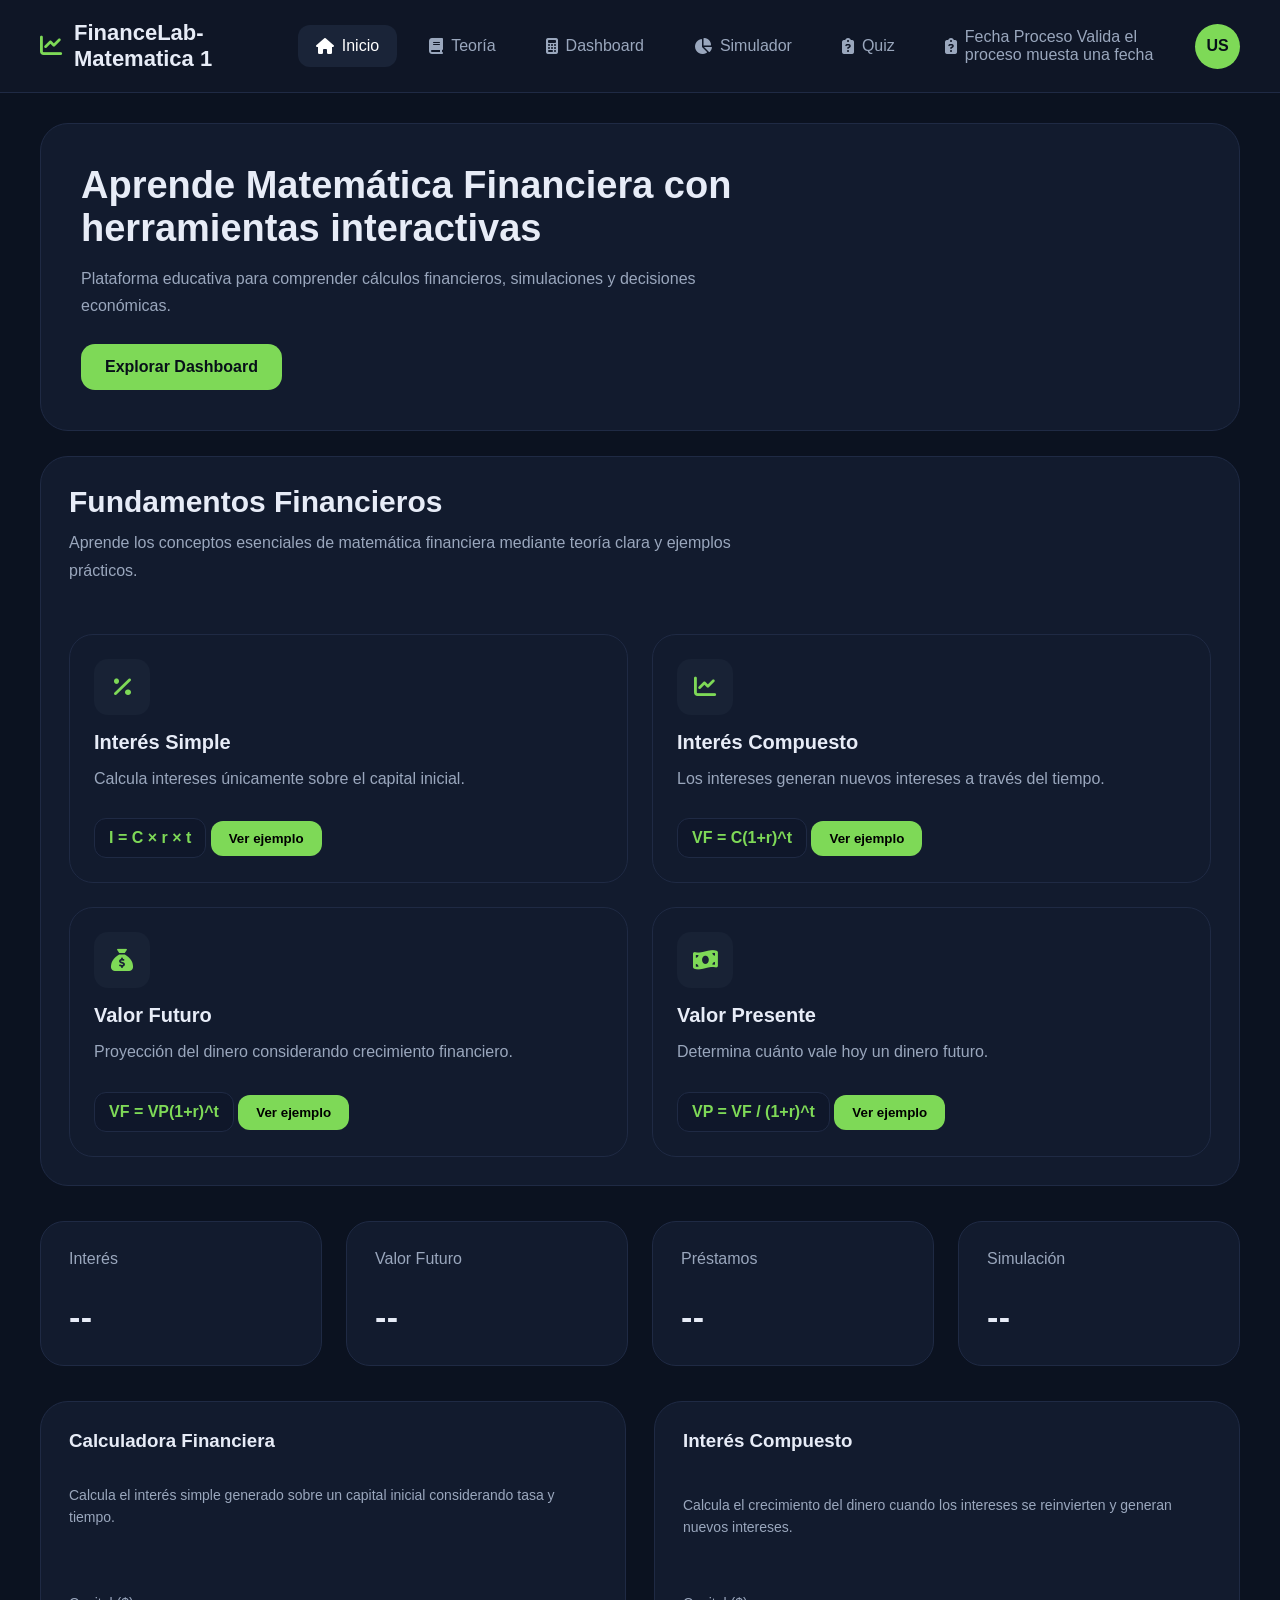
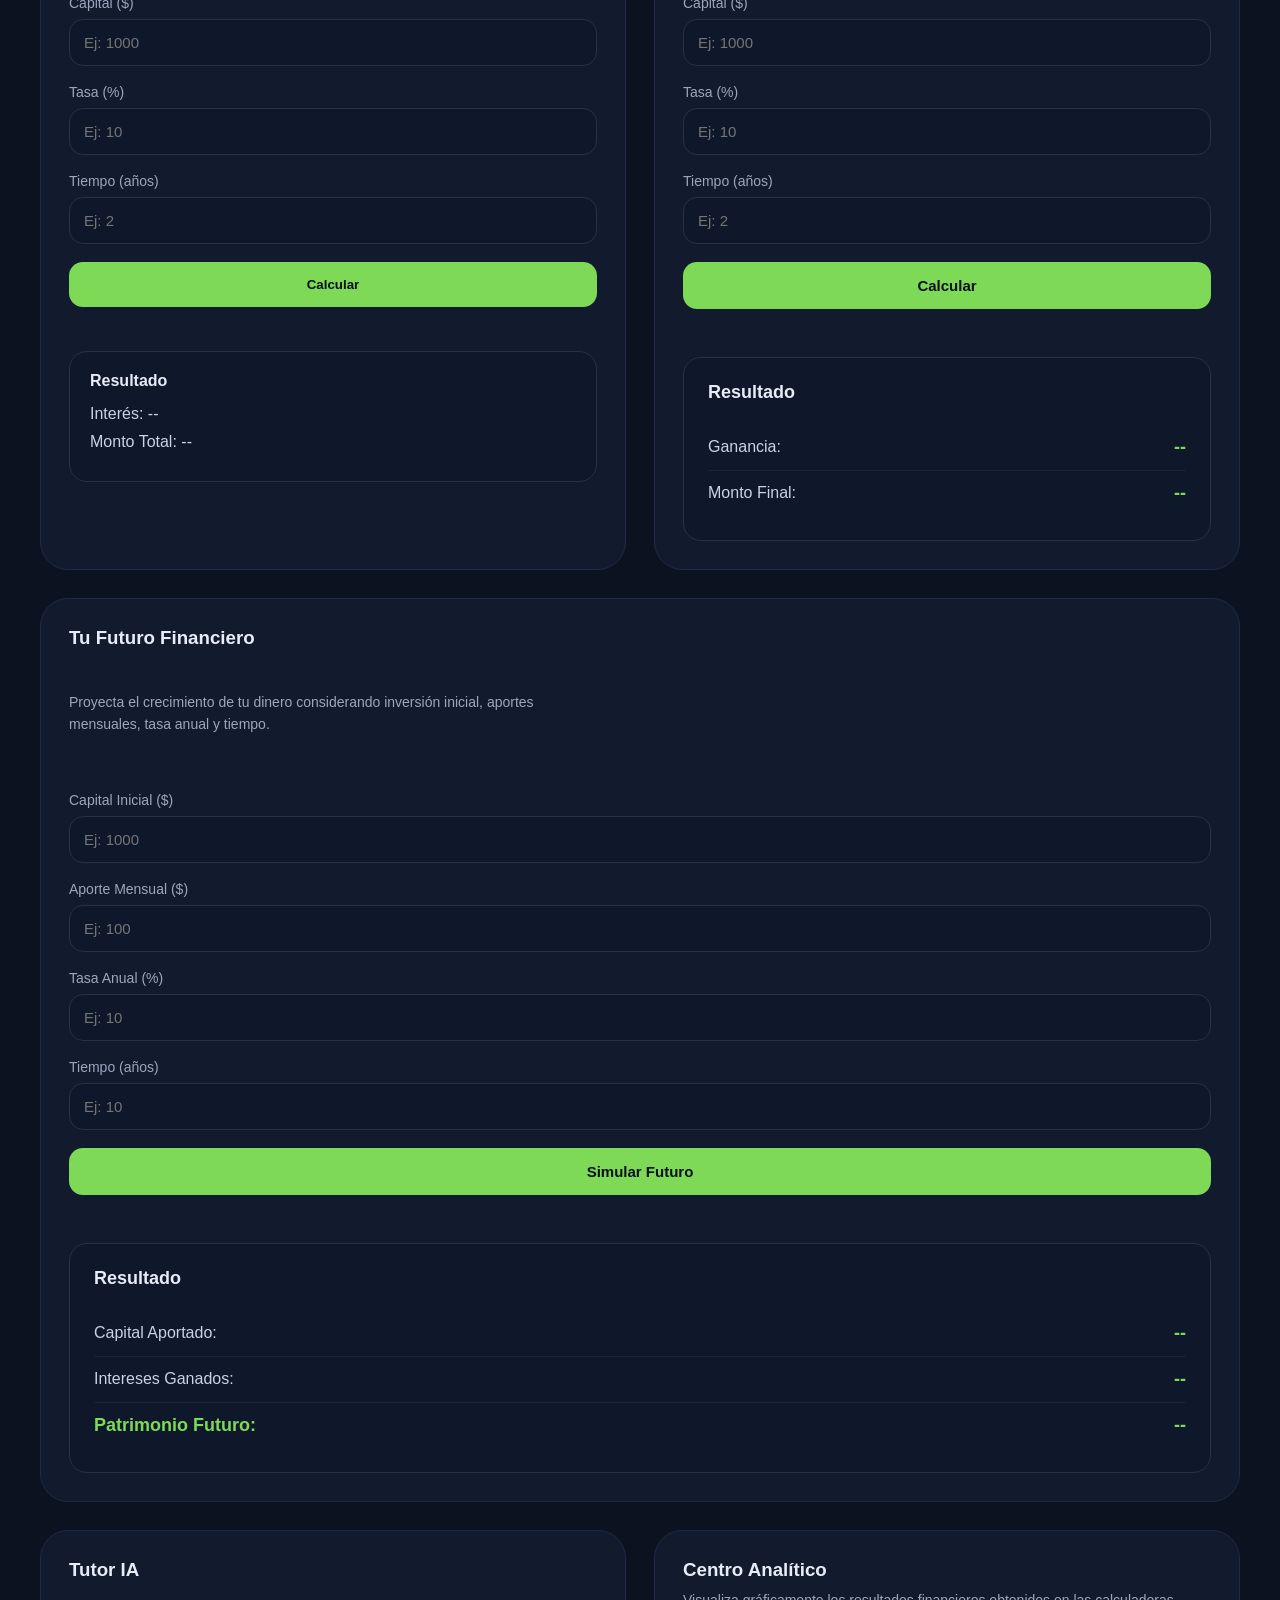
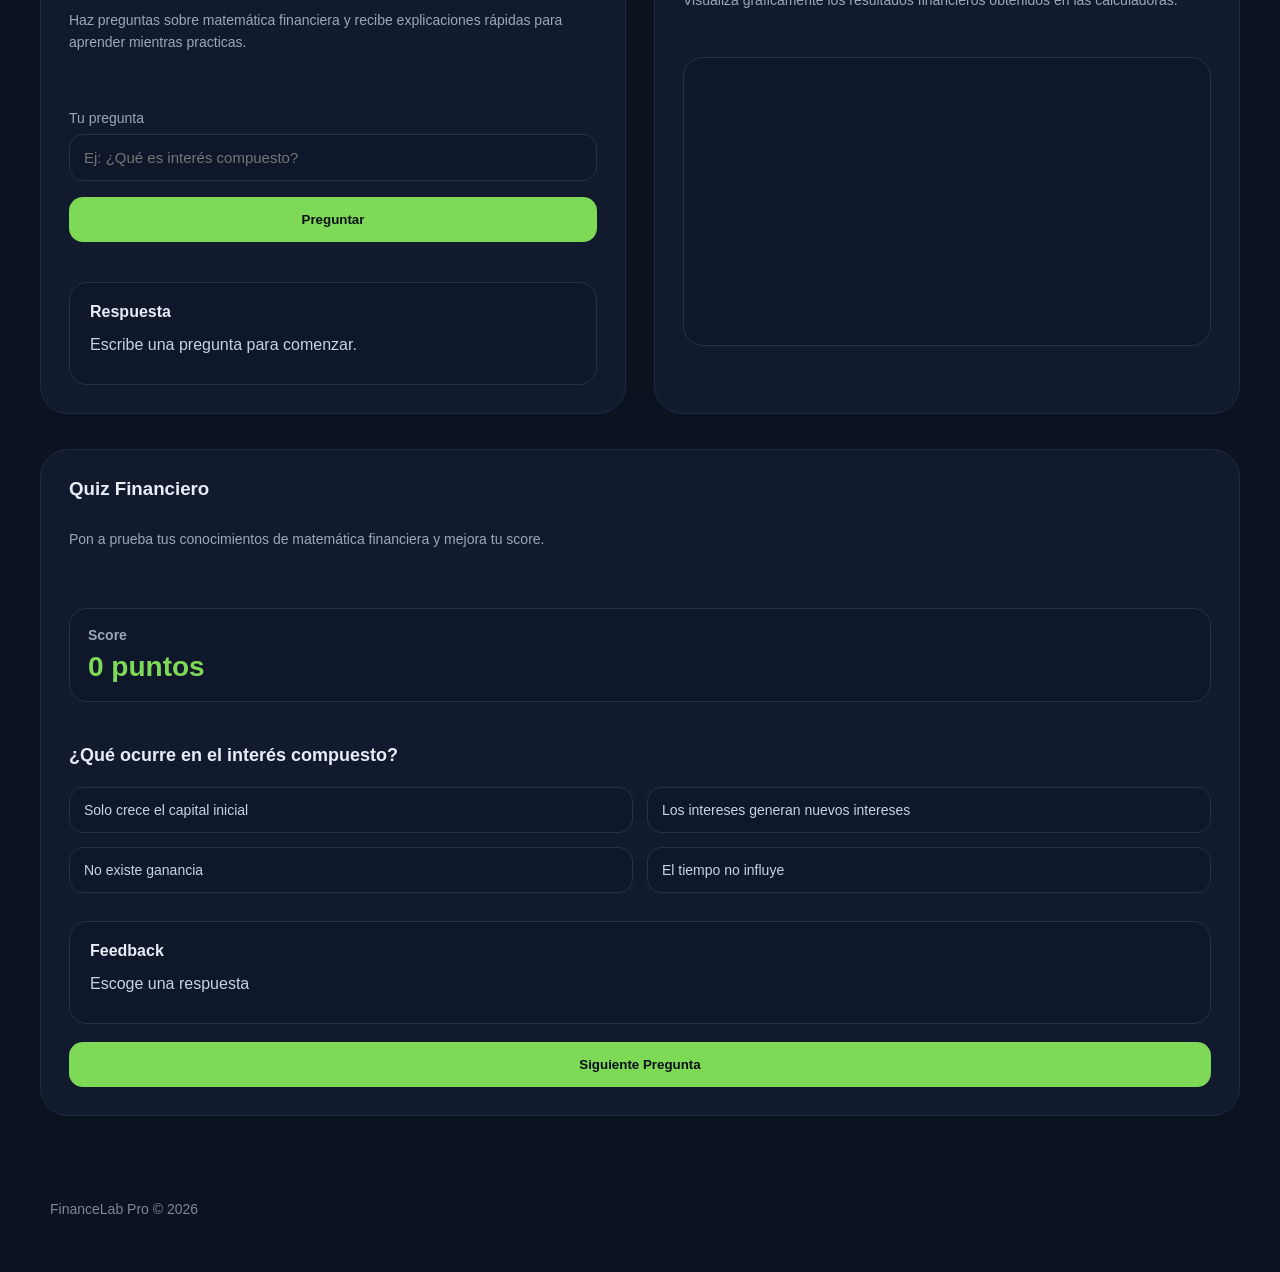
==== index.html @ 07b76567 "Merge branch 'dev' of https://github.com/EvelynBorja20/ProyectoMatematica into dev" ====
<!doctype html>
<html lang="es">
  <head>
    <meta charset="UTF-8" />
    <meta name="viewport" content="width=device-width, initial-scale=1.0" />

    <title>FinanceLab Pro</title>

    <link rel="stylesheet" href="css/animations.css" />
    <link rel="stylesheet" href="css/style.css" />
    <link rel="stylesheet" href="css/responsive.css" />

    <!-- PERMITE USAR ICONOS-->
    <link
      rel="stylesheet"
      href="https://cdnjs.cloudflare.com/ajax/libs/font-awesome/6.5.2/css/all.min.css"
    />
  </head>

  <body>
    <div class="dashboard">
      <!-- SIDEBAR -->

      <!-- NAVBAR SUPERIOR -->

      <header class="navbar">
        <div class="nav-logo">
          <i class="fa-solid fa-chart-line"></i>
          <span>FinanceLab-Matematica 1</span>
        </div>
        <!-- BOTON HAMBURGUESA -->
        <button class="menu-btn">
          <i class="fa-solid fa-bars"></i>
        </button>
        <nav class="nav-menu">
          <a class="nav-link active" href="#hero">
            <i class="fa-solid fa-house"></i>
            Inicio
          </a>

          <a class="nav-link" href="#theory">
            <i class="fa-solid fa-book"></i>
            Teoría
          </a>

          <a class="nav-link" href="#dashboard">
            <i class="fa-solid fa-calculator"></i>
            Dashboard
          </a>

          <a class="nav-link" href="#simulator">
            <i class="fa-solid fa-chart-pie"></i>
            Simulador
          </a>

          <a class="nav-link" href="#quiz">
            <i class="fa-solid fa-clipboard-question"></i>
            Quiz
          </a>
               <a class="nav-link" href="#quiz">
            <i class="fa-solid fa-clipboard-question"></i>
            Fecha Proceso Valida el proceso muesta una fecha
          </a>
        </nav>

        <div class="nav-right">
          <button id="theme-toggle">
            <i class="fa-solid fa-moon"></i>
          </button>

          <div class="avatar">US</div>
        </div>
      </header>
      <!-- MAIN -->

      <main class="main">
        <!-- HERO -->

        <section id="hero" class="hero">
          <div>
            <h2>Aprende Matemática Financiera con herramientas interactivas</h2>

            <p>
              Plataforma educativa para comprender cálculos financieros,
              simulaciones y decisiones económicas.
            </p>

            <a href="#dashboard" class="hero-btn"> Explorar Dashboard </a>
          </div>
        </section>

        <!-- THEORY -->
        <section id="theory" class="panel theory-panel">
          <div class="theory-header">
            <h3>Fundamentos Financieros</h3>

            <p>
              Aprende los conceptos esenciales de matemática financiera mediante
              teoría clara y ejemplos prácticos.
            </p>
          </div>

          <div class="theory-grid">
            <!-- SIMPLE -->

            <div class="theory-card">
              <div class="theory-icon">
                <i class="fa-solid fa-percent"></i>
              </div>

              <h4>Interés Simple</h4>

              <p>Calcula intereses únicamente sobre el capital inicial.</p>

              <div class="formula">I = C × r × t</div>

              <button id="demo-simple" class="theory-btn">Ver ejemplo</button>

              <div id="demo-simple-box" class="demo-box">
                Capital $1000 al 10% durante 2 años.<br />
                Interés = $200
              </div>
            </div>

            <!-- COMPUESTO -->

            <div class="theory-card">
              <div class="theory-icon">
                <i class="fa-solid fa-chart-line"></i>
              </div>

              <h4>Interés Compuesto</h4>

              <p>Los intereses generan nuevos intereses a través del tiempo.</p>

              <div class="formula">VF = C(1+r)^t</div>

              <button id="demo-compound" class="theory-btn">Ver ejemplo</button>

              <div id="demo-compound-box" class="demo-box">
                $1000 al 10% por 2 años = $1210
              </div>
            </div>

            <!-- VALOR FUTURO -->

            <div class="theory-card">
              <div class="theory-icon">
                <i class="fa-solid fa-sack-dollar"></i>
              </div>

              <h4>Valor Futuro</h4>

              <p>Proyección del dinero considerando crecimiento financiero.</p>

              <div class="formula">VF = VP(1+r)^t</div>

              <button id="demo-future" class="theory-btn">Ver ejemplo</button>

              <div id="demo-future-box" class="demo-box">
                $1000 al 10% = $1100 en un año
              </div>
            </div>

            <!-- VALOR PRESENTE -->

            <div class="theory-card">
              <div class="theory-icon">
                <i class="fa-solid fa-money-bill-wave"></i>
              </div>

              <h4>Valor Presente</h4>

              <p>Determina cuánto vale hoy un dinero futuro.</p>

              <div class="formula">VP = VF / (1+r)^t</div>

              <button id="demo-present" class="theory-btn">Ver ejemplo</button>

              <div id="demo-present-box" class="demo-box">
                $1210 futuro al 10% = $1000 hoy
              </div>
            </div>
          </div>
        </section>
        <!-- THEORY -->

        <!-- DASHBOARD -->

        <section id="dashboard" class="metrics">
          <div class="metric-card">
            <h4>Interés</h4>
            <p>--</p>
          </div>

          <div class="metric-card">
            <h4>Valor Futuro</h4>
            <p>--</p>
          </div>

          <div class="metric-card">
            <h4>Préstamos</h4>
            <p>--</p>
          </div>

          <div class="metric-card">
            <h4>Simulación</h4>
            <p>--</p>
          </div>
        </section>

        <!-- SIMULATOR -->

        <section id="simulator" class="panels">
          <!-- INTERÉS SIMPLE -->

          <div class="panel calculator-panel">
            <h3>Calculadora Financiera</h3>

            <p class="panel-description">
              Calcula el interés simple generado sobre un capital inicial
              considerando tasa y tiempo.
            </p>

            <div class="calc-form">
              <div class="input-group">
                <label>Capital ($)</label>
                <input type="number" id="capital" placeholder="Ej: 1000" />
              </div>

              <div class="input-group">
                <label>Tasa (%)</label>
                <input type="number" id="rate" placeholder="Ej: 10" />
              </div>

              <div class="input-group">
                <label>Tiempo (años)</label>
                <input type="number" id="time" placeholder="Ej: 2" />
              </div>

              <button id="calc-simple">Calcular</button>
            </div>

            <div class="result-box">
              <h4>Resultado</h4>

              <p>
                Interés:
                <span id="interest-result">--</span>
              </p>

              <p>
                Monto Total:
                <span id="total-result">--</span>
              </p>
            </div>
          </div>

          <!-- INTERÉS COMPUESTO -->
<div class="panel compound-panel">
  <h3>Interés Compuesto</h3>

  <p class="panel-description">
    Calcula el crecimiento del dinero cuando los intereses se
    reinvierten y generan nuevos intereses.
  </p>

  <div class="calc-form">
    <div class="input-group">
      <label>Capital ($)</label>
      <input type="number" id="compound-capital" placeholder="Ej: 1000" />
    </div>

    <div class="input-group">
      <label>Tasa (%)</label>
      <input type="number" id="compound-rate" placeholder="Ej: 10" />
    </div>

    <div class="input-group">
      <label>Tiempo (años)</label>
      <input type="number" id="compound-time" placeholder="Ej: 2" />
    </div>

    <button id="calc-compound" >Calcular</button>
  </div>

  <div class="result-box">
    <h4>Resultado</h4>

    <p>
      Ganancia:
      <span id="compound-interest-result">--</span>
    </p>

    <p>
      Monto Final:
      <span id="compound-total-result">--</span>
    </p>
  </div>
</div>
          <!-- FUTURE SIMULATOR -->

          <div class="panel future-panel">
            <h3>Tu Futuro Financiero</h3>

            <p class="panel-description">
              Proyecta el crecimiento de tu dinero considerando inversión
              inicial, aportes mensuales, tasa anual y tiempo.
            </p>

            <div class="calc-form">
              <div class="input-group">
                <label>Capital Inicial ($)</label>
                <input
                  type="number"
                  id="future-capital"
                  placeholder="Ej: 1000"
                />
              </div>

              <div class="input-group">
                <label>Aporte Mensual ($)</label>
                <input
                  type="number"
                  id="future-monthly"
                  placeholder="Ej: 100"
                />
              </div>

              <div class="input-group">
                <label>Tasa Anual (%)</label>
                <input type="number" id="future-rate" placeholder="Ej: 10" />
              </div>

              <div class="input-group">
                <label>Tiempo (años)</label>
                <input type="number" id="future-years" placeholder="Ej: 10" />
              </div>

              <button id="calc-future">Simular Futuro</button>
            </div>

            <div class="result-box">
              <h4>Resultado</h4>

              <p>
                Capital Aportado:
                <span id="future-invested">--</span>
              </p>

              <p>
                Intereses Ganados:
                <span id="future-profit">--</span>
              </p>

              <p>
                <span id="future-title"> Patrimonio Futuro: </span>

                <span id="future-total">--</span>
              </p>
            </div>
          </div>
          <!-- TUTOR PREGUNTAS -->

          <!-- TUTOR PREGUNTAS -->

          <div class="panel tutor-panel">
            <h3>Tutor IA</h3>

            <p class="panel-description">
              Haz preguntas sobre matemática financiera y recibe explicaciones
              rápidas para aprender mientras practicas.
            </p>

            <div class="tutor-form">
              <div class="input-group">
                <label>Tu pregunta</label>

                <input
                  type="text"
                  id="tutor-question"
                  placeholder="Ej: ¿Qué es interés compuesto?"
                />
              </div>

              <button id="ask-tutor">Preguntar</button>
            </div>

            <div class="result-box tutor-response">
              <h4>Respuesta</h4>

              <p id="tutor-answer">Escribe una pregunta para comenzar.</p>
            </div>
          </div>

          <!-- GRÁFICO GLOBAL -->

          <div class="panel global-chart-panel">
            <h3>Centro Analítico</h3>

            <p class="panel-description">
              Visualiza gráficamente los resultados financieros obtenidos en las
              calculadoras.
            </p>

            <div class="chart-box">
              <canvas id="financeChart"></canvas>
            </div>
          </div>
        </section>

        <!-- QUIZ -->

        <!-- QUIZ -->

        <section id="quiz" class="panel quiz-panel">
          <h3>Quiz Financiero</h3>

          <p class="panel-description">
            Pon a prueba tus conocimientos de matemática financiera y mejora tu
            score.
          </p>

          <!-- SCORE -->

          <div class="quiz-score-box">
            <h4>Score</h4>
            <p>
              <span id="quiz-puntaje">0</span>
              puntos
            </p>
          </div>

          <!-- PREGUNTA -->

          <div class="quiz-container">
            <h4 id="quiz-question">Cargando pregunta...</h4>

            <div class="quiz-options">
              <button class="quiz-option"></button>
              <button class="quiz-option"></button>
              <button class="quiz-option"></button>
              <button class="quiz-option"></button>
            </div>

            <div class="result-box quiz-feedback">
              <h4>Feedback</h4>

              <p id="quiz-feedback">Selecciona una respuesta.</p>
            </div>

            <button id="next-question">Siguiente Pregunta</button>
          </div>
        </section>

        <!-- FOOTER -->

        <footer class="footer">
          <p>FinanceLab Pro © 2026</p>
        </footer>
      </main>
    </div>

    <!-- SCRIPTS -->

    <script src="js/navegacion.js"></script>
    <script src="js/theme.js"></script>
    <script src="js/animations.js"></script>

    <script src="js/utils.js"></script>
    <script src="js/interesesSimples.js"></script>
    <script src="js/interesesCompuestos.js"></script>
    <script src="js/chart.js"></script>
    <script src="js/futuro-simulador.js"></script>
    <script src="js/tutor.js"></script>

    <script src="js/pregunatasJuego.js"></script>
    <script src="js/teoria.js"></script>
    <script src="js/juego.js"></script>
  </body>
</html>
---- css/animations.css ----
html{
scroll-behavior:smooth;
}

.hero,
.metric-card,
.panel{
opacity:0;
transform:translateY(25px);
animation:fadeUp .8s forwards;
}

.metric-card:nth-child(2){
animation-delay:.1s;
}

.metric-card:nth-child(3){
animation-delay:.2s;
}

.metric-card:nth-child(4){
animation-delay:.3s;
}

@keyframes fadeUp{

to{
opacity:1;
transform:translateY(0);
}

}

/* HOVER */

.metric-card,
.panel,
.hero{
transition:.35s ease;
}

.metric-card:hover,
.panel:hover{
transform:translateY(-6px);
box-shadow:
0 12px 30px rgba(0,0,0,.25);
border-color:#2A395B;
}

.hero button,
.profile button,
.menu-btn{
transition:.3s;
}

.hero button:hover{
transform:translateY(-2px);
}

.sidebar a{
transition:.3s;
}
---- css/style.css ----
* {
  margin: 0;
  padding: 0;
  box-sizing: border-box;
}

body {
  font-family: Arial, sans-serif;
  background: #0b1220;
  color: #e7ecf7;
}

.dashboard {
  display: flex;
  flex-direction: column;
  width: 100%;
}

/* SIDEBAR */

.logo {
  display: flex;
  align-items: center;
  gap: 12px;
  font-size: 22px;
  font-weight: 600;
  margin-bottom: 45px;
}

.logo i {
  color: #7ed957;
}

/* MAIN */

.main {
  width: 100%;
  padding: 30px;
}
/* TOPBAR */

.topbar {
  display: flex;
  justify-content: space-between;
  align-items: center;
  margin-bottom: 25px;
}

.topbar-left {
  display: flex;
  align-items: center;
  gap: 18px;
}

.menu-btn {
  display: none;
}

.topbar h1 {
  font-size: 30px;
}

.topbar p {
  color: #9aa7bd;
}

.profile {
  display: flex;
  align-items: center;
  gap: 14px;
}

.profile button {
  width: 42px;
  height: 42px;
  border: none;
  border-radius: 12px;
  background: #121b2e;
  color: white;
}

.avatar {
  width: 45px;
  height: 45px;
  background: #7ed957;
  color: #081019;
  border-radius: 50%;
  display: flex;
  justify-content: center;
  align-items: center;
  font-weight: bold;
}

/* HERO */

.hero {
  background: #121b2e;
  border: 1px solid #1f2a44;
  border-radius: 28px;
  padding: 40px;
  margin-bottom: 25px;
}

.hero h2 {
  font-size: 38px;
  max-width: 700px;
  margin-bottom: 15px;
}

.hero p {
  color: #9aa7bd;
  line-height: 1.7;
  max-width: 700px;
  margin-bottom: 25px;
}

.hero button {
  border: none;
  padding: 14px 24px;
  border-radius: 14px;
  background: #7ed957;
  font-weight: 600;
  cursor: pointer;
}

/* METRICS */

.metrics {
  display: grid;
  grid-template-columns: repeat(4, minmax(220px, 1fr));
  gap: 24px;
  margin: 35px 0;
  align-items: stretch;
}

.metric-card {
  background: #121b2e;
  border: 1px solid #1f2a44;
  border-radius: 24px;
  padding: 28px;
  min-height: 145px;

  display: flex;
  flex-direction: column;
  justify-content: space-between;

  transition: 0.35s ease;
}

.metric-card h4 {
  font-size: 16px;
  font-weight: 500;
  color: #9aa7bd;
  margin-bottom: 16px;
}

.metric-card p {
  font-size: 34px;
  font-weight: 700;
  letter-spacing: 0.5px;
}

/* PANELS */

/* PANELS */

.panels {
  display: grid;
  grid-template-columns: repeat(2, minmax(320px, 1fr));
  gap: 28px;
  margin: 35px 0;
  align-items: stretch;
}

.panel {
  background: #121b2e;
  border: 1px solid #1f2a44;
  border-radius: 28px;
  padding: 28px;
  min-height: 300px;

  display: flex;
  flex-direction: column;

  transition: 0.35s ease;
}
/* PANEL SIZES */

.panels .panel:nth-child(1) {
  min-height: 300px;
}

.panels .panel:nth-child(2) {
  min-height: 300px;
}

/* TUTOR IA FULL WIDTH */

.panels .panel:nth-child(3) {
  grid-column: 1 / -1;
  min-height: 360px;
}
/* LIGHT MODE */

body.light-mode {
  background: #f3f6fb;
  color: #1c2638;
}

body.light-mode .hero,
body.light-mode .metric-card,
body.light-mode .panel,
body.light-mode .profile button {
  background: white;
  border-color: #dce4f2;
}

body.light-mode .topbar p,
body.light-mode .metric-card h4 {
  color: #64748b;
}

.hero-btn {
  display: inline-flex;
  align-items: center;
  justify-content: center;
  padding: 14px 24px;
  border-radius: 14px;
  background: #7ed957;
  color: #081019;
  font-weight: 600;
  text-decoration: none;
  transition: 0.3s;
  cursor: pointer;
}
.quiz-panel {
  margin-top: 20px;
  margin-bottom: 60px;
}

.footer {
  margin-top: 20px;
  padding: 25px 10px;
  color: #7b879c;
  font-size: 14px;
}

/* CALCULADORA FINANCIERA */

.calculator-panel {
  gap: 24px;
}

.calc-form {
  display: flex;
  flex-direction: column;
  gap: 18px;
  margin-top: 20px;
}

.input-group {
  display: flex;
  flex-direction: column;
  gap: 8px;
}

.input-group label {
  font-size: 14px;
  color: #9aa7bd;
}

.input-group input {
  background: #0f172a;
  border: 1px solid #263247;
  border-radius: 14px;
  padding: 14px;
  color: white;
  font-size: 15px;
  outline: none;
  transition: 0.3s;
}

.input-group input:focus {
  border-color: #7ed957;
}

#calc-simple {
  border: none;
  padding: 15px;
  border-radius: 14px;
  background: #7ed957;
  color: #081019;
  font-weight: 600;
  cursor: pointer;
  transition: 0.3s;
}

#calc-simple:hover {
  transform: translateY(-2px);
}

.result-box {
  margin-top: 20px;
  padding: 20px;
  border-radius: 18px;
  background: #0f172a;
  border: 1px solid #263247;
}

.result-box h4 {
  margin-bottom: 15px;
}

.result-box p {
  margin-bottom: 10px;
  color: #c9d3e5;
}

/* =========================
COMPOUND INTEREST
========================= */

.compound-panel {
  gap: 24px;
}

.compound-panel h3 {
  margin-bottom: 10px;
}

/* INPUTS */

.compound-panel .calc-form {
  display: flex;
  flex-direction: column;
  gap: 18px;
  margin-top: 10px;
}

.compound-panel .input-group {
  display: flex;
  flex-direction: column;
  gap: 8px;
}

.compound-panel label {
  font-size: 14px;
  color: #9aa7bd;
  font-weight: 500;
}

.compound-panel input {
  background: #0f172a;
  border: 1px solid #263247;
  border-radius: 14px;
  padding: 14px;
  color: white;
  font-size: 15px;
  outline: none;
  transition: 0.3s;
}

.compound-panel input:focus {
  border-color: #7ed957;
  box-shadow: 0 0 0 3px rgba(126, 217, 87, 0.08);
}

/* BOTON */

#calc-compound {
  border: none;
  outline: none;
  box-shadow: none;

  padding: 15px;
  border-radius: 14px;
  background: #7ed957;
  color: #081019;
  font-weight: 600;
  font-size: 15px;
  cursor: pointer;
  transition: 0.3s;
}

#calc-compound:hover {
  transform: translateY(-2px);
  box-shadow: 0 8px 20px rgba(126, 217, 87, 0.15);
}

#calc-compound:focus,
#calc-compound:active {
  outline: none;
  border: none;
  box-shadow: none;
}

/* RESULTADOS */

.compound-panel .result-box {
  margin-top: 20px;
  padding: 20px;
  border-radius: 18px;
  background: #0f172a;
  border: 1px solid #263247;
}

.compound-panel .result-box h4 {
  margin-bottom: 15px;
  font-size: 16px;
}

.compound-panel .result-box {
  margin-top: 24px;
  padding: 24px;
  border-radius: 18px;
  background: #0f172a;
  border: 1px solid #263247;
}

.compound-panel .result-box h4 {
  margin-bottom: 22px;
  font-size: 18px;
}

.compound-panel .result-box p {
  display: flex;
  justify-content: space-between;
  align-items: center;

  padding: 12px 0;
  margin: 0;

  font-size: 16px;
  color: #c9d3e5;

  border-bottom: 1px solid rgba(255, 255, 255, 0.05);
}

.compound-panel .result-box p:last-child {
  border-bottom: none;
}

.compound-panel .result-box span {
  font-weight: 700;
  font-size: 18px;
  color: #7ed957;
}
.compound-panel .result-box span {
  font-weight: 700;
  color: #7ed957;
}

/* =========================
CHARTS
========================= */

.chart-box {
  margin-top: 24px;
  padding: 20px;
  background: #0f172a;
  border: 1px solid #263247;
  border-radius: 20px;
}

.chart-box h4 {
  margin-bottom: 18px;
  font-size: 16px;
}

.chart-box canvas {
  width: 100% !important;
  max-height: 280px;
}

/* DESCRIPCION PANEL */

.panel-description {
  margin-top: 8px;
  margin-bottom: 22px;
  color: #9aa7bd;
  font-size: 14px;
  line-height: 1.6;
  max-width: 520px;
}

/* =========================
FUTURE SIMULATOR
========================= */

.future-panel {
  gap: 24px;
}

.future-panel h3 {
  margin-bottom: 10px;
}

/* FORM */

.future-panel .calc-form {
  display: flex;
  flex-direction: column;
  gap: 18px;
  margin-top: 10px;
}

.future-panel .input-group {
  display: flex;
  flex-direction: column;
  gap: 8px;
}

.future-panel label {
  font-size: 14px;
  color: #9aa7bd;
  font-weight: 500;
}

.future-panel input {
  background: #0f172a;
  border: 1px solid #263247;
  border-radius: 14px;
  padding: 14px;
  color: white;
  font-size: 15px;
  outline: none;
  transition: 0.3s;
}

.future-panel input:focus {
  border-color: #7ed957;
  box-shadow: 0 0 0 3px rgba(126, 217, 87, 0.08);
}

/* BOTON */

#calc-future {
  border: none;
  outline: none;
  box-shadow: none;

  padding: 15px;
  border-radius: 14px;
  background: #7ed957;
  color: #081019;
  font-weight: 600;
  font-size: 15px;
  cursor: pointer;
  transition: 0.3s;
}

#calc-future:hover {
  transform: translateY(-2px);
  box-shadow: 0 8px 20px rgba(126, 217, 87, 0.15);
}

/* RESULTADOS */

.future-panel .result-box {
  margin-top: 24px;
  padding: 24px;
  border-radius: 18px;
  background: #0f172a;
  border: 1px solid #263247;
}

.future-panel .result-box h4 {
  margin-bottom: 22px;
  font-size: 18px;
}

.future-panel .result-box p {
  display: flex;
  justify-content: space-between;
  align-items: center;

  padding: 12px 0;
  margin: 0;

  font-size: 16px;
  color: #c9d3e5;

  border-bottom: 1px solid rgba(255, 255, 255, 0.05);
}

.future-panel .result-box p:last-child {
  border-bottom: none;
}

.future-panel .result-box span {
  font-weight: 700;
  font-size: 18px;
  color: #7ed957;
}

/* =========================
TUTOR IA
========================= */

.tutor-panel {
  gap: 20px;
}

.tutor-form {
  display: flex;
  flex-direction: column;
  gap: 16px;
  margin-top: 15px;
}

#ask-tutor {
  border: none;
  padding: 15px;
  border-radius: 14px;
  background: #7ed957;
  color: #081019;
  font-weight: 600;
  cursor: pointer;
  transition: 0.3s;
}

#ask-tutor:hover {
  transform: translateY(-2px);
}

.tutor-response {
  margin-top: 20px;
}

/* =========================
QUIZ
========================= */

.quiz-panel {
  gap: 20px;
}

.quiz-score-box {
  margin-top: 15px;
  padding: 18px;
  border-radius: 18px;
  background: #0f172a;
  border: 1px solid #263247;
}

.quiz-score-box h4 {
  font-size: 14px;
  color: #9aa7bd;
  margin-bottom: 8px;
}

.quiz-score-box p {
  font-size: 28px;
  font-weight: 700;
  color: #7ed957;
}

/* PREGUNTA */

.quiz-container {
  margin-top: 20px;
  display: flex;
  flex-direction: column;
  gap: 18px;
}

#quiz-question {
  font-size: 18px;
  line-height: 1.5;
  color: #e7ecf7;
}

/* OPCIONES */

.quiz-options {
  display: grid;
  grid-template-columns: 1fr 1fr;
  gap: 14px;
}

.quiz-option {
  padding: 14px;
  border-radius: 14px;
  border: 1px solid #263247;
  background: #0f172a;
  color: #c9d3e5;
  cursor: pointer;
  transition: 0.3s;
  text-align: left;
  font-size: 14px;
}

.quiz-option:hover {
  border-color: #7ed957;
  transform: translateY(-2px);
}

/* FEEDBACK */

.quiz-feedback {
  margin-top: 10px;
}

/* BOTON NEXT */

#next-question {
  border: none;
  padding: 15px;
  border-radius: 14px;
  background: #7ed957;
  color: #081019;
  font-weight: 600;
  cursor: pointer;
  transition: 0.3s;
}

#next-question:hover {
  transform: translateY(-2px);
}

/* DISABLED OPTIONS */

.quiz-option:disabled {
  opacity: 0.5;
  cursor: not-allowed;
  transform: none;
}

.theory-grid {
  display: grid;
  grid-template-columns: repeat(2, 1fr);
  gap: 20px;
  margin-top: 25px;
}

.theory-card {
  background: #121b2e;
  border: 1px solid #1f2a44;
  border-radius: 20px;
  padding: 22px;
  transition: 0.3s;
}

.theory-card:hover {
  transform: translateY(-4px);
}

.theory-card h4 {
  margin-bottom: 10px;
}

.theory-card p {
  color: #9aa7bd;
  line-height: 1.6;
  margin-bottom: 12px;
}

.theory-card small {
  color: #7ed957;
  font-weight: 600;
}
.theory-header {
  margin-bottom: 30px;
}

.theory-header h3 {
  font-size: 30px;
  margin-bottom: 10px;
}

.theory-header p {
  color: #9aa7bd;
  max-width: 700px;
  line-height: 1.7;
}

.theory-grid {
  display: grid;
  grid-template-columns: repeat(2, 1fr);
  gap: 24px;
}

.theory-card {
  background: #121b2e;
  border: 1px solid #1f2a44;
  border-radius: 24px;
  padding: 26px;
  transition: 0.35s;
}

.theory-card:hover {
  transform: translateY(-6px);
  border-color: #7ed957;
  box-shadow: 0 10px 30px rgba(126, 217, 87, 0.12);
}

.theory-icon {
  width: 58px;
  height: 58px;
  border-radius: 16px;
  background: #182235;
  display: flex;
  align-items: center;
  justify-content: center;
  margin-bottom: 18px;
  font-size: 22px;
  color: #7ed957;
}

.theory-card h4 {
  margin-bottom: 12px;
  font-size: 20px;
}

.theory-card p {
  color: #9aa7bd;
  line-height: 1.7;
  margin-bottom: 18px;
}

.formula {
  display: inline-block;
  padding: 10px 16px;
  border-radius: 12px;
  background: #0f172a;
  border: 1px solid #1f2a44;
  color: #7ed957;
  font-weight: 600;
}

/* THEORY */

.theory-header {
  margin-bottom: 25px;
}

.theory-header p {
  color: #9aa7bd;
  line-height: 1.7;
}

.theory-grid {
  display: grid;
  grid-template-columns: repeat(2, 1fr);
  gap: 24px;
  margin-top: 25px;
}

.theory-card {
  background: #121b2e;
  border: 1px solid #1f2a44;
  border-radius: 24px;
  padding: 24px;
  transition: 0.35s;
}

.theory-card:hover {
  transform: translateY(-5px);
  border-color: #7ed957;
}

.theory-icon {
  width: 56px;
  height: 56px;
  background: #182235;
  border-radius: 14px;
  display: flex;
  justify-content: center;
  align-items: center;
  font-size: 22px;
  color: #7ed957;
  margin-bottom: 16px;
}

.theory-card p {
  color: #9aa7bd;
  line-height: 1.6;
  margin: 12px 0;
}

.formula {
  display: inline-block;
  padding: 10px 14px;
  border-radius: 12px;
  background: #0f172a;
  border: 1px solid #1f2a44;
  color: #7ed957;
  font-weight: 600;
}

.theory-btn {
  margin-top: 18px;
  padding: 10px 18px;
  border: none;
  border-radius: 12px;
  background: #7ed957;
  cursor: pointer;
  font-weight: 600;
}

.demo-box {
  display: none;
  margin-top: 15px;
  padding: 15px;
  border-radius: 14px;
  background: #0f172a;
  border: 1px solid #1f2a44;
  line-height: 1.7;
  color: #9aa7bd;
}


/* ===== NAVBAR ARRIBA STICKY ===== */

.dashboard {
  width: 100%;
}

.navbar {
  position: sticky;
  top: 0;
  z-index: 1000;

  display: flex;
  justify-content: space-between;
  align-items: center;

  padding: 16px 40px;
  background: rgba(16, 24, 39, 0.95);
  border-bottom: 1px solid #1f2a44;
  backdrop-filter: blur(10px);
}

.nav-logo {
  display: flex;
  align-items: center;
  gap: 12px;
  font-size: 22px;
  font-weight: 600;
}

.nav-logo i {
  color: #7ed957;
}

.nav-menu {
  display: flex;
  align-items: center;
  gap: 14px;
}

.nav-link {
  display: flex;
  align-items: center;
  gap: 8px;
  text-decoration: none;
  color: #9aa7bd;
  padding: 12px 18px;
  border-radius: 12px;
  transition: 0.3s;
}

.nav-link:hover {
  background: #182235;
  color: white;
}

.nav-link.active {
  background: #1a2438;
  color: white;
}

.nav-right {
  display: flex;
  align-items: center;
  gap: 14px;
}

.main {
  width: 100%;
  padding: 30px 40px;
}

/* OCULTAR SIDEBAR VIEJA */

.sidebar {
  display: none;
}
/* OCULTAR LUNA */

#theme-toggle{
  display:none;
}
---- css/responsive.css ----
/* TABLET */

@media (max-width: 1100px) {
  .sidebar {
    width: 90px;
  }

  .logo span,
  .sidebar a span {
    display: none;
  }

  .metrics {
    grid-template-columns: repeat(2, 1fr);
  }
}

/* MOBILE */

@media (max-width: 768px) {
  .main {
    padding: 20px;
  }

  .hero h2 {
    font-size: 28px;
  }

  .metrics {
    grid-template-columns: 1fr;
  }

  .panels {
    grid-template-columns: 1fr;
  }

  /* BOTON HAMBURGUESA */

  .menu-btn {
    display: flex;
    justify-content: center;
    align-items: center;
    width: 42px;
    height: 42px;
    border: none;
    border-radius: 12px;
    background: #121b2e;
    color: white;
    font-size: 20px;
    cursor: pointer;
  }

  /* MENU OCULTO */

  .nav-menu {
    display: none;
    position: absolute;
    top: 80px;
    left: 0;
    width: 100%;
    background: #101827;
    border-top: 1px solid #1f2a44;
    flex-direction: column;
    padding: 20px;
    gap: 10px;
  }

  /* MENU ABIERTO */

  .nav-menu.active {
    display: flex;
  }

  .navbar {
    padding: 16px 20px;
  }
}
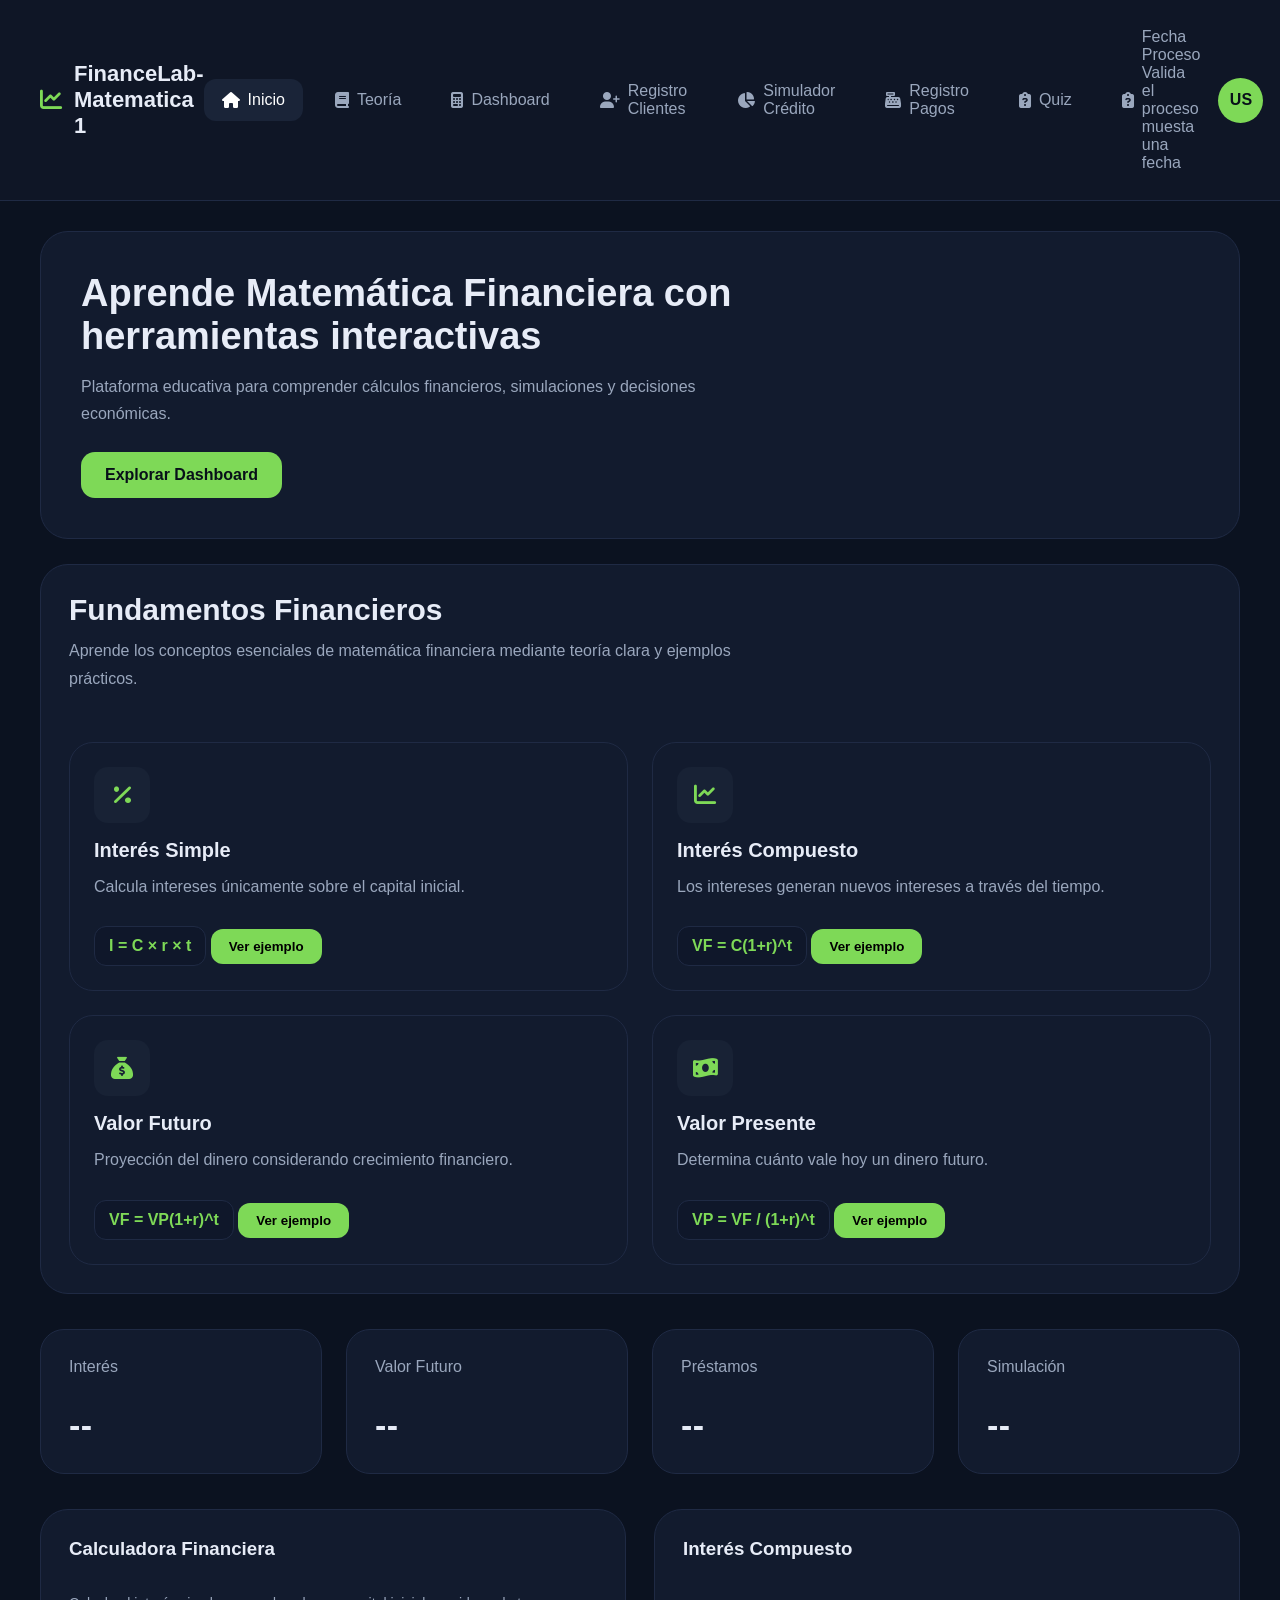
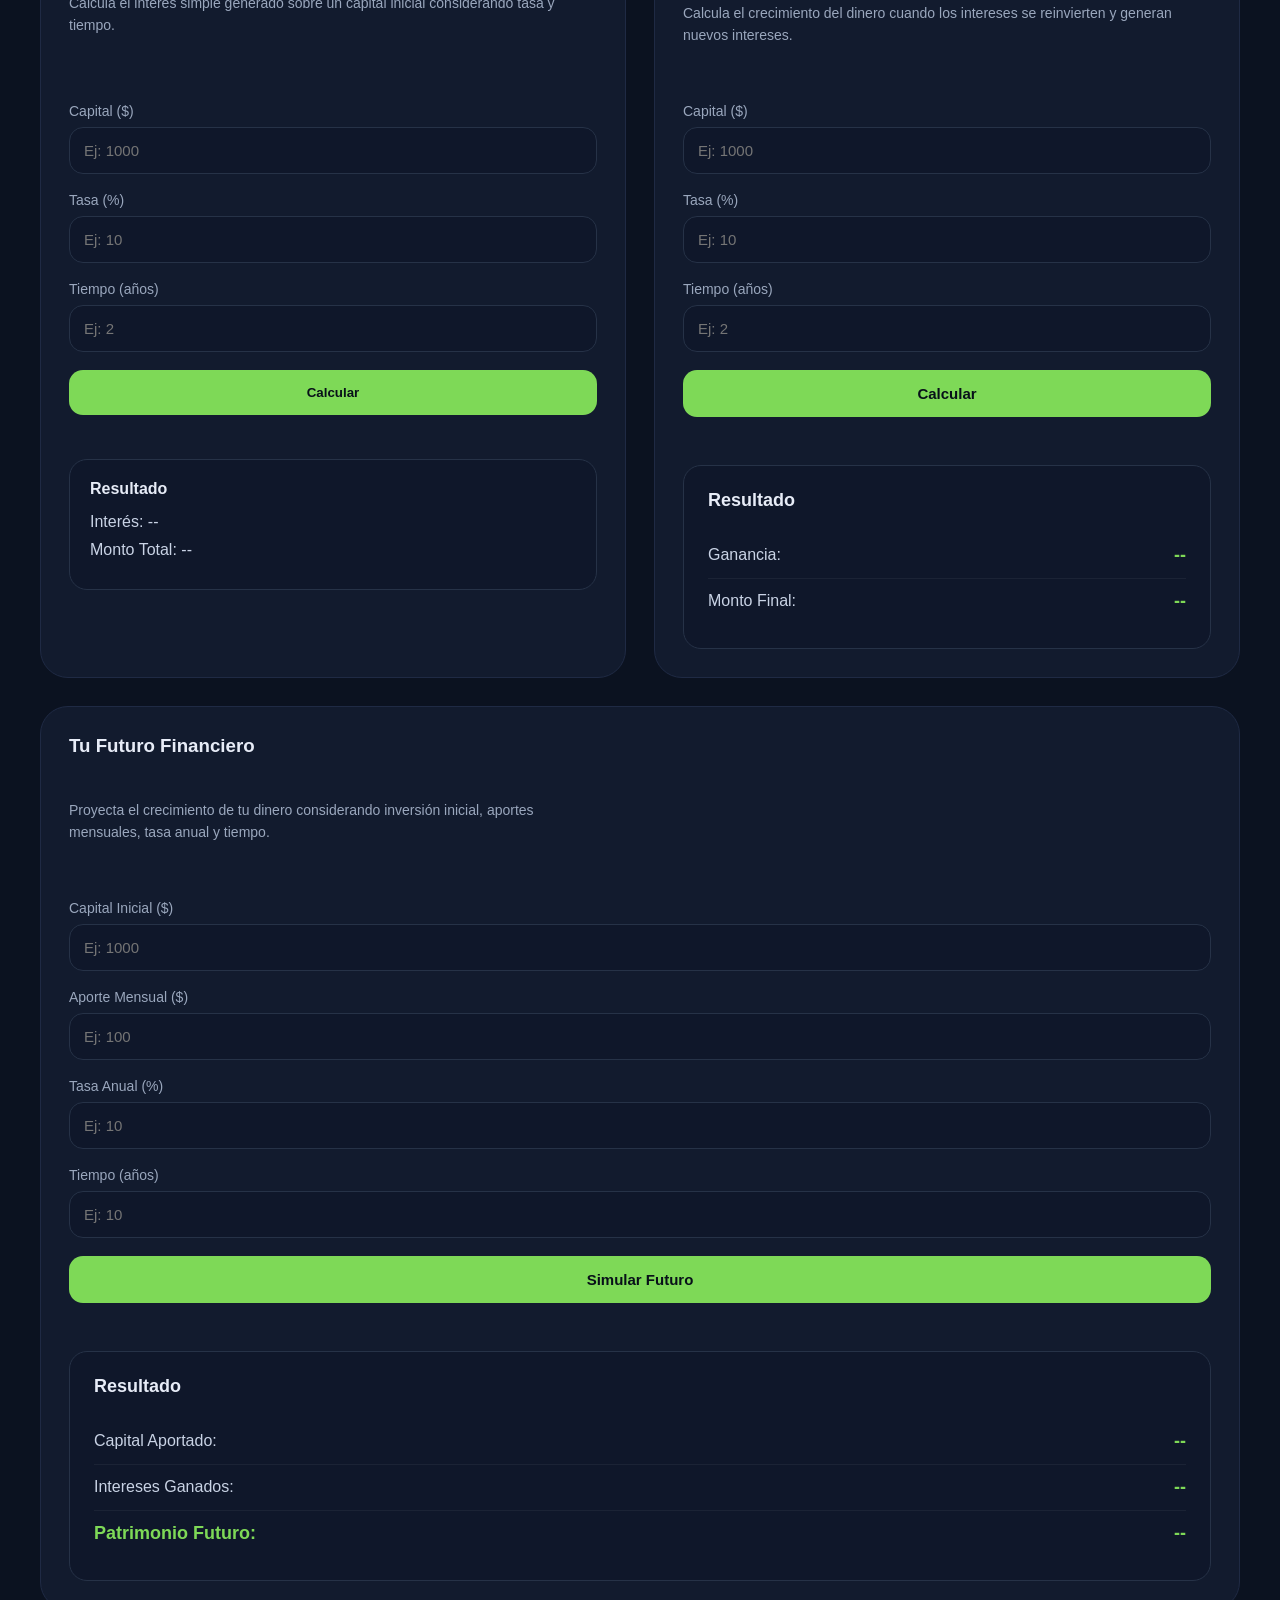
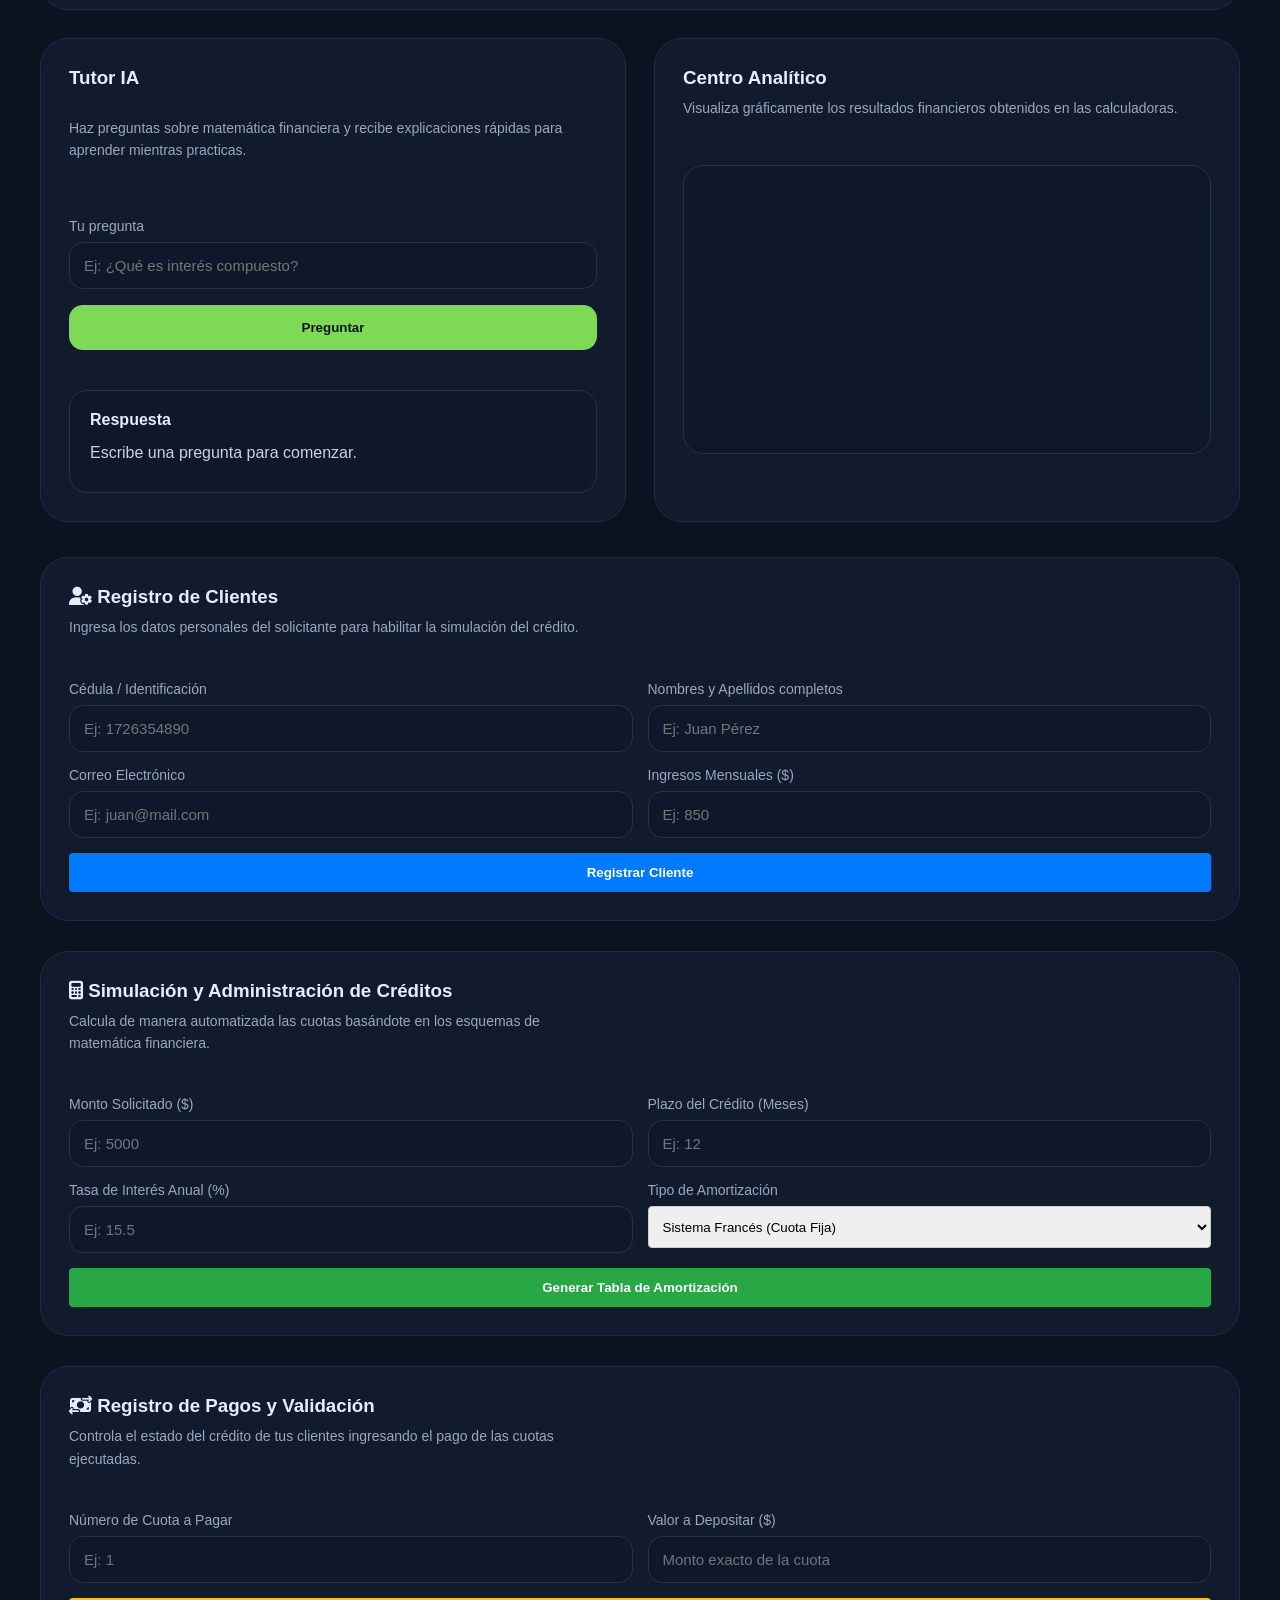
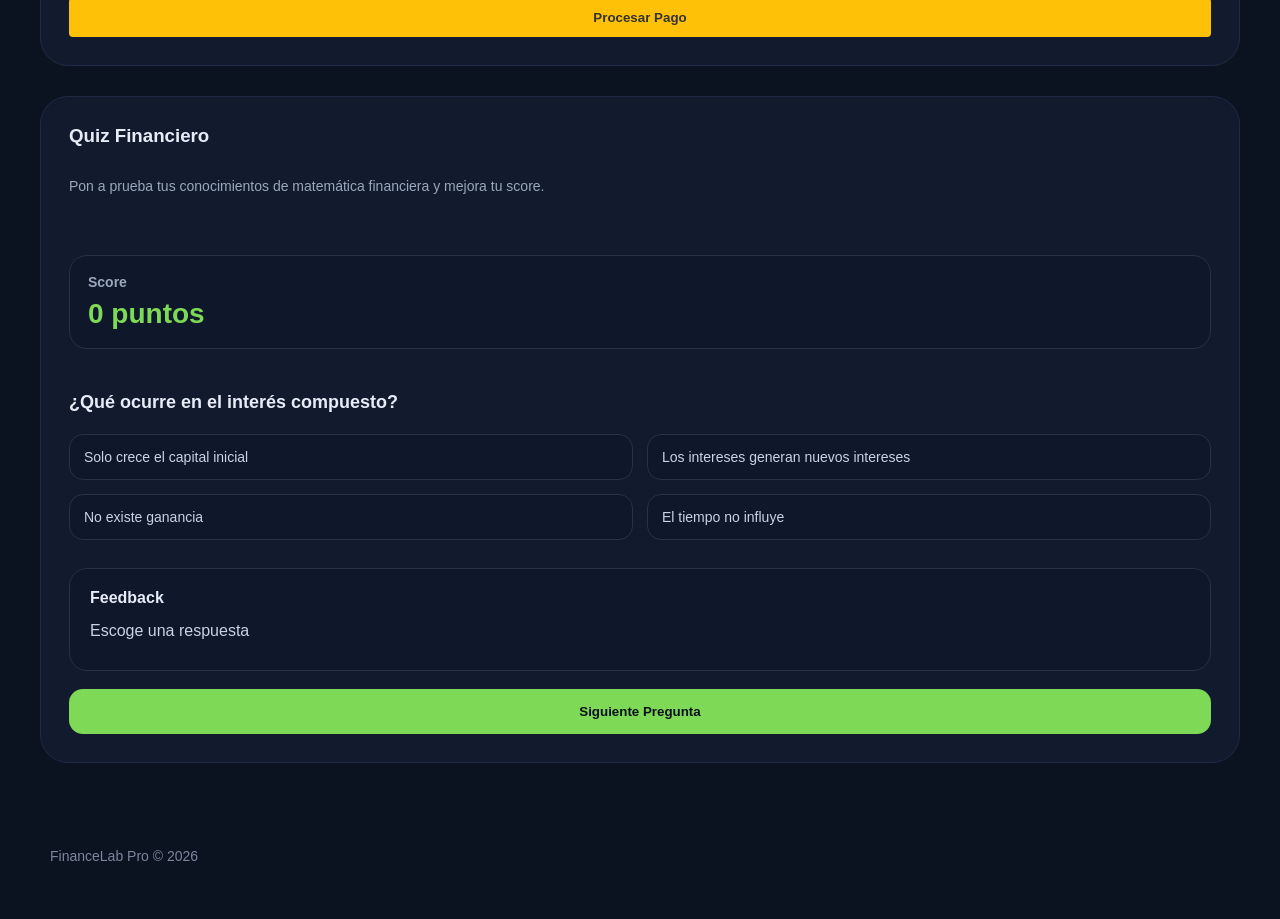
==== commit 6695fff1: "Se agrega simulador de créditos" ====
--- a/index.html
+++ b/index.html
@@ -28,7 +28,7 @@
           <i class="fa-solid fa-chart-line"></i>
           <span>FinanceLab-Matematica 1</span>
         </div>
-        <!-- BOTON HAMBURGUESA -->
+         <!-- BOTON HAMBURGUESA -->
         <button class="menu-btn">
           <i class="fa-solid fa-bars"></i>
         </button>
@@ -48,9 +48,19 @@
             Dashboard
           </a>
 
+          <a class="nav-link" href="#customer-register">
+            <i class="fa-solid fa-user-plus"></i>
+            Registro Clientes
+          </a>
+
           <a class="nav-link" href="#simulator">
             <i class="fa-solid fa-chart-pie"></i>
-            Simulador
+            Simulador Crédito
+          </a>
+
+          <a class="nav-link" href="#payment-register">
+            <i class="fa-solid fa-cash-register"></i>
+            Registro Pagos
           </a>
 
           <a class="nav-link" href="#quiz">
@@ -71,11 +81,10 @@
           <div class="avatar">US</div>
         </div>
       </header>
-      <!-- MAIN -->
+       <!-- MAIN -->
 
       <main class="main">
         <!-- HERO -->
-
         <section id="hero" class="hero">
           <div>
             <h2>Aprende Matemática Financiera con herramientas interactivas</h2>
@@ -211,7 +220,7 @@
 
         <!-- SIMULATOR -->
 
-        <section id="simulator" class="panels">
+        <section id="simulator-base" class="panels">
           <!-- INTERÉS SIMPLE -->
 
           <div class="panel calculator-panel">
@@ -255,49 +264,49 @@
               </p>
             </div>
           </div>
-
+         
           <!-- INTERÉS COMPUESTO -->
-<div class="panel compound-panel">
-  <h3>Interés Compuesto</h3>
-
-  <p class="panel-description">
-    Calcula el crecimiento del dinero cuando los intereses se
-    reinvierten y generan nuevos intereses.
-  </p>
-
-  <div class="calc-form">
-    <div class="input-group">
-      <label>Capital ($)</label>
-      <input type="number" id="compound-capital" placeholder="Ej: 1000" />
-    </div>
-
-    <div class="input-group">
-      <label>Tasa (%)</label>
-      <input type="number" id="compound-rate" placeholder="Ej: 10" />
-    </div>
-
-    <div class="input-group">
-      <label>Tiempo (años)</label>
-      <input type="number" id="compound-time" placeholder="Ej: 2" />
-    </div>
-
-    <button id="calc-compound" >Calcular</button>
-  </div>
-
-  <div class="result-box">
-    <h4>Resultado</h4>
-
-    <p>
-      Ganancia:
-      <span id="compound-interest-result">--</span>
-    </p>
-
-    <p>
-      Monto Final:
-      <span id="compound-total-result">--</span>
-    </p>
-  </div>
-</div>
+          <div class="panel compound-panel">
+            <h3>Interés Compuesto</h3>
+
+            <p class="panel-description">
+              Calcula el crecimiento del dinero cuando los intereses se
+              reinvierten y generan nuevos intereses.
+            </p>
+
+            <div class="calc-form">
+              <div class="input-group">
+                <label>Capital ($)</label>
+                <input type="number" id="compound-capital" placeholder="Ej: 1000" />
+              </div>
+
+              <div class="input-group">
+                <label>Tasa (%)</label>
+                <input type="number" id="compound-rate" placeholder="Ej: 10" />
+              </div>
+
+              <div class="input-group">
+                <label>Tiempo (años)</label>
+                <input type="number" id="compound-time" placeholder="Ej: 2" />
+              </div>
+
+              <button id="calc-compound" >Calcular</button>
+            </div>
+
+            <div class="result-box">
+              <h4>Resultado</h4>
+
+              <p>
+                Ganancia:
+                <span id="compound-interest-result">--</span>
+              </p>
+
+              <p>
+                Monto Final:
+                <span id="compound-total-result">--</span>
+              </p>
+            </div>
+          </div>
           <!-- FUTURE SIMULATOR -->
 
           <div class="panel future-panel">
@@ -409,11 +418,125 @@
           </div>
         </section>
 
+        <section id="customer-register" class="panel customer-panel" style="margin-top: 30px;">
+          <h3><i class="fa-solid fa-user-gear"></i> Registro de Clientes</h3>
+          <p class="panel-description">Ingresa los datos personales del solicitante para habilitar la simulación del crédito.</p>
+          
+          <div class="calc-form" style="display: grid; grid-template-columns: 1fr 1fr; gap: 15px;">
+            <div class="input-group">
+              <label>Cédula / Identificación</label>
+              <input type="text" id="client-id" placeholder="Ej: 1726354890" />
+            </div>
+            <div class="input-group">
+              <label>Nombres y Apellidos completos</label>
+              <input type="text" id="client-name" placeholder="Ej: Juan Pérez" />
+            </div>
+            <div class="input-group">
+              <label>Correo Electrónico</label>
+              <input type="email" id="client-email" placeholder="Ej: juan@mail.com" />
+            </div>
+            <div class="input-group">
+              <label>Ingresos Mensuales ($)</label>
+              <input type="number" id="client-income" placeholder="Ej: 850" />
+            </div>
+            <button id="save-client" style="grid-column: span 2; padding: 12px; background-color: #007BFF; color: white; border: none; border-radius: 4px; cursor: pointer; font-weight: bold;">
+              Registrar Cliente
+            </button>
+          </div>
+
+          <div class="result-box" id="client-status-box" style="display: none; margin-top: 15px;">
+            <p style="color: #28a745; font-weight: bold;"><i class="fa-solid fa-circle-check"></i> Cliente activo en el sistema:</p>
+            <span id="active-client-text">--</span>
+          </div>
+        </section>
+
+        <section id="simulator" class="panel simulator-panel" style="margin-top: 30px;">
+          <h3><i class="fa-solid fa-calculator"></i> Simulación y Administración de Créditos</h3>
+          <p class="panel-description">Calcula de manera automatizada las cuotas basándote en los esquemas de matemática financiera.</p>
+
+          <div class="calc-form" style="display: grid; grid-template-columns: 1fr 1fr; gap: 15px;">
+            <div class="input-group">
+              <label>Monto Solicitado ($)</label>
+              <input type="number" id="loan-amount" placeholder="Ej: 5000" min="1" />
+            </div>
+            <div class="input-group">
+              <label>Plazo del Crédito (Meses)</label>
+              <input type="number" id="loan-months" placeholder="Ej: 12" min="1" />
+            </div>
+            <div class="input-group">
+              <label>Tasa de Interés Anual (%)</label>
+              <input type="number" id="loan-rate" placeholder="Ej: 15.5" step="0.1" />
+            </div>
+            <div class="input-group">
+              <label>Tipo de Amortización</label>
+              <select id="loan-type" style="width: 100%; padding: 10px; border-radius: 4px; border: 1px solid #ccc; height: 42px;">
+                <option value="francesa">Sistema Francés (Cuota Fija)</option>
+                <option value="alemana">Sistema Alemán (Amortización Fija)</option>
+              </select>
+            </div>
+            <button id="calc-loan" style="grid-column: span 2; padding: 12px; background-color: #28a745; color: white; border: none; border-radius: 4px; cursor: pointer; font-weight: bold;">
+              Generar Tabla de Amortización
+            </button>
+          </div>
+
+          <div class="result-box" id="quick-results" style="display: none; margin-top: 20px;">
+            <h4>Valores Calculados Automáticamente</h4>
+            <p>Cuota Mensual (Inicial): <span id="res-cuota" style="font-weight: bold; color: #28a745;">--</span></p>
+            <p>Total Interés del Crédito: <span id="res-interes">--</span></p>
+            <p>Monto Abonado Neto a Capital: <span id="res-capital-total">--</span></p>
+            <p>Costo Total del Crédito: <span id="res-total">--</span></p>
+          </div>
+
+          <div id="table-container" style="display: none; margin-top: 25px; overflow-x: auto;">
+            <h4>Tabla de Amortización Detallada</h4>
+            <table id="amortization-table" style="width: 100%; border-collapse: collapse; margin-top: 10px; font-size: 14px; min-width: 600px;">
+              <thead>
+                <tr style="background-color: #007BFF; color: white; text-align: left;">
+                  <th style="padding: 10px; border: 1px solid #ddd;">N° Cuota</th>
+                  <th style="padding: 10px; border: 1px solid #ddd;">Fecha de Pago</th>
+                  <th style="padding: 10px; border: 1px solid #ddd;">Valor de Capital</th>
+                  <th style="padding: 10px; border: 1px solid #ddd;">Valor de Interés</th>
+                  <th style="padding: 10px; border: 1px solid #ddd;">Total de la Cuota</th>
+                  <th style="padding: 10px; border: 1px solid #ddd;">Saldo Restante</th>
+                </tr>
+              </thead>
+              <tbody>
+              </tbody>
+            </table>
+          </div>
+        </section>
+
+        <section id="payment-register" class="panel payment-panel" style="margin-top: 30px;">
+          <h3><i class="fa-solid fa-money-bill-transfer"></i> Registro de Pagos y Validación</h3>
+          <p class="panel-description">Controla el estado del crédito de tus clientes ingresando el pago de las cuotas ejecutadas.</p>
+
+          <div class="calc-form" style="display: grid; grid-template-columns: 1fr 1fr; gap: 15px;">
+            <div class="input-group">
+              <label>Número de Cuota a Pagar</label>
+              <input type="number" id="pay-cuota-num" placeholder="Ej: 1" min="1" />
+            </div>
+            <div class="input-group">
+              <label>Valor a Depositar ($)</label>
+              <input type="number" id="pay-amount" placeholder="Monto exacto de la cuota" />
+            </div>
+            <button id="execute-payment" style="grid-column: span 2; padding: 12px; background-color: #ffc107; color: #333; border: none; border-radius: 4px; cursor: pointer; font-weight: bold;">
+              Procesar Pago
+            </button>
+          </div>
+
+          <div class="result-box" id="payment-log-box" style="display: none; margin-top: 15px;">
+            <h4>Validaciones de Estado de Crédito</h4>
+            <p>Estado General: <span id="credit-status" style="font-weight: bold; color: #007BFF;">Al día</span></p>
+            <p>Cuotas Pendientes: <span id="pending-cuotas-count">--</span></p>
+            <p>Historial de Operación: <span id="payment-history-text" style="font-style: italic; color: #555;">Ningún pago registrado.</span></p>
+          </div>
+        </section>
+
+         <!-- QUIZ -->
+
         <!-- QUIZ -->
 
-        <!-- QUIZ -->
-
-        <section id="quiz" class="panel quiz-panel">
+        <section id="quiz" class="panel quiz-panel" style="margin-top: 30px;">
           <h3>Quiz Financiero</h3>
 
           <p class="panel-description">
@@ -478,4 +601,4 @@
     <script src="js/teoria.js"></script>
     <script src="js/juego.js"></script>
   </body>
-</html>
+</html>
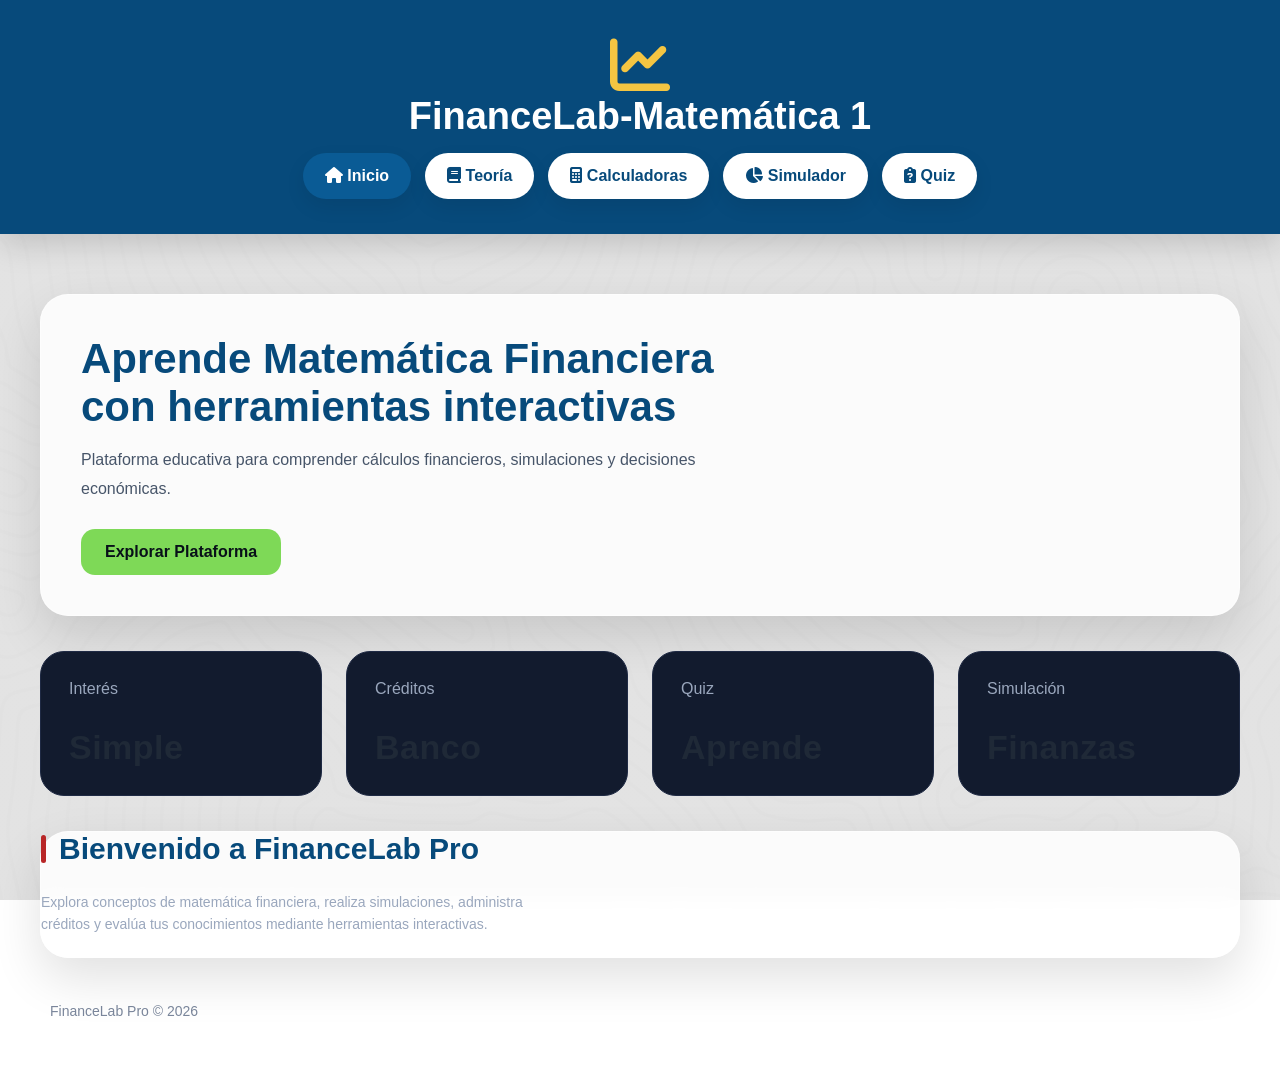
==== commit 71f59f91: "Arreglos preliminares" ====
--- a/index.html
+++ b/index.html
@@ -1,604 +1,151 @@
-<!doctype html>
+<!DOCTYPE html>
 <html lang="es">
-  <head>
-    <meta charset="UTF-8" />
-    <meta name="viewport" content="width=device-width, initial-scale=1.0" />
-
+<head>
+    <meta charset="UTF-8">
+    <meta name="viewport" content="width=device-width, initial-scale=1.0">
     <title>FinanceLab Pro</title>
 
-    <link rel="stylesheet" href="css/animations.css" />
-    <link rel="stylesheet" href="css/style.css" />
-    <link rel="stylesheet" href="css/responsive.css" />
+    <link rel="stylesheet" href="css/animations.css">
+    <link rel="stylesheet" href="css/style.css">
+    <link rel="stylesheet" href="css/responsive.css">
 
-    <!-- PERMITE USAR ICONOS-->
-    <link
-      rel="stylesheet"
-      href="https://cdnjs.cloudflare.com/ajax/libs/font-awesome/6.5.2/css/all.min.css"
-    />
-  </head>
+    <link rel="stylesheet"
+          href="https://cdnjs.cloudflare.com/ajax/libs/font-awesome/6.5.2/css/all.min.css">
+</head>
 
-  <body>
-    <div class="dashboard">
-      <!-- SIDEBAR -->
+<body>
 
-      <!-- NAVBAR SUPERIOR -->
+<div class="dashboard">
 
-      <header class="navbar">
+    <!-- NAVBAR -->
+    <header class="navbar">
+
         <div class="nav-logo">
-          <i class="fa-solid fa-chart-line"></i>
-          <span>FinanceLab-Matematica 1</span>
+            <i class="fa-solid fa-chart-line"></i>
+            <span>FinanceLab-Matemática 1</span>
         </div>
-         <!-- BOTON HAMBURGUESA -->
+
         <button class="menu-btn">
-          <i class="fa-solid fa-bars"></i>
+            <i class="fa-solid fa-bars"></i>
         </button>
+
         <nav class="nav-menu">
-          <a class="nav-link active" href="#hero">
-            <i class="fa-solid fa-house"></i>
-            Inicio
-          </a>
 
-          <a class="nav-link" href="#theory">
-            <i class="fa-solid fa-book"></i>
-            Teoría
-          </a>
+            <a class="nav-link active" href="index.html">
+                <i class="fa-solid fa-house"></i>
+                Inicio
+            </a>
 
-          <a class="nav-link" href="#dashboard">
-            <i class="fa-solid fa-calculator"></i>
-            Dashboard
-          </a>
+            <a class="nav-link" href="Paginas/teoria.html">
+                <i class="fa-solid fa-book"></i>
+                Teoría
+            </a>
 
-          <a class="nav-link" href="#customer-register">
-            <i class="fa-solid fa-user-plus"></i>
-            Registro Clientes
-          </a>
+            <a class="nav-link" href="Paginas/calculadoras.html">
+                <i class="fa-solid fa-calculator"></i>
+                Calculadoras
+            </a>
 
-          <a class="nav-link" href="#simulator">
-            <i class="fa-solid fa-chart-pie"></i>
-            Simulador Crédito
-          </a>
+            <a class="nav-link" href="Paginas/simulador.html">
+                <i class="fa-solid fa-chart-pie"></i>
+                Simulador
+            </a>
 
-          <a class="nav-link" href="#payment-register">
-            <i class="fa-solid fa-cash-register"></i>
-            Registro Pagos
-          </a>
+            <a class="nav-link" href="Paginas/quiz.html">
+                <i class="fa-solid fa-clipboard-question"></i>
+                Quiz
+            </a>
 
-          <a class="nav-link" href="#quiz">
-            <i class="fa-solid fa-clipboard-question"></i>
-            Quiz
-          </a>
-               <a class="nav-link" href="#quiz">
-            <i class="fa-solid fa-clipboard-question"></i>
-            Fecha Proceso Valida el proceso muesta una fecha
-          </a>
         </nav>
 
         <div class="nav-right">
-          <button id="theme-toggle">
-            <i class="fa-solid fa-moon"></i>
-          </button>
+            <div class="avatar">US</div>
+        </div>
 
-          <div class="avatar">US</div>
-        </div>
-      </header>
-       <!-- MAIN -->
+    </header>
 
-      <main class="main">
+    <!-- MAIN -->
+    <main class="main">
+
         <!-- HERO -->
-        <section id="hero" class="hero">
-          <div>
-            <h2>Aprende Matemática Financiera con herramientas interactivas</h2>
+        <section class="hero">
 
-            <p>
-              Plataforma educativa para comprender cálculos financieros,
-              simulaciones y decisiones económicas.
+            <div>
+
+                <h2>
+                    Aprende Matemática Financiera
+                    con herramientas interactivas
+                </h2>
+
+                <p>
+                    Plataforma educativa para comprender
+                    cálculos financieros, simulaciones y
+                    decisiones económicas.
+                </p>
+
+                <a href="Paginas/calculadoras.html"
+                   class="hero-btn">
+                    Explorar Plataforma
+                </a>
+
+            </div>
+
+        </section>
+
+        <!-- MÉTRICAS -->
+
+        <section class="metrics">
+
+            <div class="metric-card">
+                <h4>Interés</h4>
+                <p>Simple</p>
+            </div>
+
+            <div class="metric-card">
+                <h4>Créditos</h4>
+                <p>Banco</p>
+            </div>
+
+            <div class="metric-card">
+                <h4>Quiz</h4>
+                <p>Aprende</p>
+            </div>
+
+            <div class="metric-card">
+                <h4>Simulación</h4>
+                <p>Finanzas</p>
+            </div>
+
+        </section>
+
+        <!-- BIENVENIDA -->
+
+        <section class="panel">
+
+            <h3>Bienvenido a FinanceLab Pro</h3>
+
+            <p class="panel-description">
+                Explora conceptos de matemática financiera,
+                realiza simulaciones, administra créditos
+                y evalúa tus conocimientos mediante
+                herramientas interactivas.
             </p>
 
-            <a href="#dashboard" class="hero-btn"> Explorar Dashboard </a>
-          </div>
-        </section>
-
-        <!-- THEORY -->
-        <section id="theory" class="panel theory-panel">
-          <div class="theory-header">
-            <h3>Fundamentos Financieros</h3>
-
-            <p>
-              Aprende los conceptos esenciales de matemática financiera mediante
-              teoría clara y ejemplos prácticos.
-            </p>
-          </div>
-
-          <div class="theory-grid">
-            <!-- SIMPLE -->
-
-            <div class="theory-card">
-              <div class="theory-icon">
-                <i class="fa-solid fa-percent"></i>
-              </div>
-
-              <h4>Interés Simple</h4>
-
-              <p>Calcula intereses únicamente sobre el capital inicial.</p>
-
-              <div class="formula">I = C × r × t</div>
-
-              <button id="demo-simple" class="theory-btn">Ver ejemplo</button>
-
-              <div id="demo-simple-box" class="demo-box">
-                Capital $1000 al 10% durante 2 años.<br />
-                Interés = $200
-              </div>
-            </div>
-
-            <!-- COMPUESTO -->
-
-            <div class="theory-card">
-              <div class="theory-icon">
-                <i class="fa-solid fa-chart-line"></i>
-              </div>
-
-              <h4>Interés Compuesto</h4>
-
-              <p>Los intereses generan nuevos intereses a través del tiempo.</p>
-
-              <div class="formula">VF = C(1+r)^t</div>
-
-              <button id="demo-compound" class="theory-btn">Ver ejemplo</button>
-
-              <div id="demo-compound-box" class="demo-box">
-                $1000 al 10% por 2 años = $1210
-              </div>
-            </div>
-
-            <!-- VALOR FUTURO -->
-
-            <div class="theory-card">
-              <div class="theory-icon">
-                <i class="fa-solid fa-sack-dollar"></i>
-              </div>
-
-              <h4>Valor Futuro</h4>
-
-              <p>Proyección del dinero considerando crecimiento financiero.</p>
-
-              <div class="formula">VF = VP(1+r)^t</div>
-
-              <button id="demo-future" class="theory-btn">Ver ejemplo</button>
-
-              <div id="demo-future-box" class="demo-box">
-                $1000 al 10% = $1100 en un año
-              </div>
-            </div>
-
-            <!-- VALOR PRESENTE -->
-
-            <div class="theory-card">
-              <div class="theory-icon">
-                <i class="fa-solid fa-money-bill-wave"></i>
-              </div>
-
-              <h4>Valor Presente</h4>
-
-              <p>Determina cuánto vale hoy un dinero futuro.</p>
-
-              <div class="formula">VP = VF / (1+r)^t</div>
-
-              <button id="demo-present" class="theory-btn">Ver ejemplo</button>
-
-              <div id="demo-present-box" class="demo-box">
-                $1210 futuro al 10% = $1000 hoy
-              </div>
-            </div>
-          </div>
-        </section>
-        <!-- THEORY -->
-
-        <!-- DASHBOARD -->
-
-        <section id="dashboard" class="metrics">
-          <div class="metric-card">
-            <h4>Interés</h4>
-            <p>--</p>
-          </div>
-
-          <div class="metric-card">
-            <h4>Valor Futuro</h4>
-            <p>--</p>
-          </div>
-
-          <div class="metric-card">
-            <h4>Préstamos</h4>
-            <p>--</p>
-          </div>
-
-          <div class="metric-card">
-            <h4>Simulación</h4>
-            <p>--</p>
-          </div>
-        </section>
-
-        <!-- SIMULATOR -->
-
-        <section id="simulator-base" class="panels">
-          <!-- INTERÉS SIMPLE -->
-
-          <div class="panel calculator-panel">
-            <h3>Calculadora Financiera</h3>
-
-            <p class="panel-description">
-              Calcula el interés simple generado sobre un capital inicial
-              considerando tasa y tiempo.
-            </p>
-
-            <div class="calc-form">
-              <div class="input-group">
-                <label>Capital ($)</label>
-                <input type="number" id="capital" placeholder="Ej: 1000" />
-              </div>
-
-              <div class="input-group">
-                <label>Tasa (%)</label>
-                <input type="number" id="rate" placeholder="Ej: 10" />
-              </div>
-
-              <div class="input-group">
-                <label>Tiempo (años)</label>
-                <input type="number" id="time" placeholder="Ej: 2" />
-              </div>
-
-              <button id="calc-simple">Calcular</button>
-            </div>
-
-            <div class="result-box">
-              <h4>Resultado</h4>
-
-              <p>
-                Interés:
-                <span id="interest-result">--</span>
-              </p>
-
-              <p>
-                Monto Total:
-                <span id="total-result">--</span>
-              </p>
-            </div>
-          </div>
-         
-          <!-- INTERÉS COMPUESTO -->
-          <div class="panel compound-panel">
-            <h3>Interés Compuesto</h3>
-
-            <p class="panel-description">
-              Calcula el crecimiento del dinero cuando los intereses se
-              reinvierten y generan nuevos intereses.
-            </p>
-
-            <div class="calc-form">
-              <div class="input-group">
-                <label>Capital ($)</label>
-                <input type="number" id="compound-capital" placeholder="Ej: 1000" />
-              </div>
-
-              <div class="input-group">
-                <label>Tasa (%)</label>
-                <input type="number" id="compound-rate" placeholder="Ej: 10" />
-              </div>
-
-              <div class="input-group">
-                <label>Tiempo (años)</label>
-                <input type="number" id="compound-time" placeholder="Ej: 2" />
-              </div>
-
-              <button id="calc-compound" >Calcular</button>
-            </div>
-
-            <div class="result-box">
-              <h4>Resultado</h4>
-
-              <p>
-                Ganancia:
-                <span id="compound-interest-result">--</span>
-              </p>
-
-              <p>
-                Monto Final:
-                <span id="compound-total-result">--</span>
-              </p>
-            </div>
-          </div>
-          <!-- FUTURE SIMULATOR -->
-
-          <div class="panel future-panel">
-            <h3>Tu Futuro Financiero</h3>
-
-            <p class="panel-description">
-              Proyecta el crecimiento de tu dinero considerando inversión
-              inicial, aportes mensuales, tasa anual y tiempo.
-            </p>
-
-            <div class="calc-form">
-              <div class="input-group">
-                <label>Capital Inicial ($)</label>
-                <input
-                  type="number"
-                  id="future-capital"
-                  placeholder="Ej: 1000"
-                />
-              </div>
-
-              <div class="input-group">
-                <label>Aporte Mensual ($)</label>
-                <input
-                  type="number"
-                  id="future-monthly"
-                  placeholder="Ej: 100"
-                />
-              </div>
-
-              <div class="input-group">
-                <label>Tasa Anual (%)</label>
-                <input type="number" id="future-rate" placeholder="Ej: 10" />
-              </div>
-
-              <div class="input-group">
-                <label>Tiempo (años)</label>
-                <input type="number" id="future-years" placeholder="Ej: 10" />
-              </div>
-
-              <button id="calc-future">Simular Futuro</button>
-            </div>
-
-            <div class="result-box">
-              <h4>Resultado</h4>
-
-              <p>
-                Capital Aportado:
-                <span id="future-invested">--</span>
-              </p>
-
-              <p>
-                Intereses Ganados:
-                <span id="future-profit">--</span>
-              </p>
-
-              <p>
-                <span id="future-title"> Patrimonio Futuro: </span>
-
-                <span id="future-total">--</span>
-              </p>
-            </div>
-          </div>
-          <!-- TUTOR PREGUNTAS -->
-
-          <!-- TUTOR PREGUNTAS -->
-
-          <div class="panel tutor-panel">
-            <h3>Tutor IA</h3>
-
-            <p class="panel-description">
-              Haz preguntas sobre matemática financiera y recibe explicaciones
-              rápidas para aprender mientras practicas.
-            </p>
-
-            <div class="tutor-form">
-              <div class="input-group">
-                <label>Tu pregunta</label>
-
-                <input
-                  type="text"
-                  id="tutor-question"
-                  placeholder="Ej: ¿Qué es interés compuesto?"
-                />
-              </div>
-
-              <button id="ask-tutor">Preguntar</button>
-            </div>
-
-            <div class="result-box tutor-response">
-              <h4>Respuesta</h4>
-
-              <p id="tutor-answer">Escribe una pregunta para comenzar.</p>
-            </div>
-          </div>
-
-          <!-- GRÁFICO GLOBAL -->
-
-          <div class="panel global-chart-panel">
-            <h3>Centro Analítico</h3>
-
-            <p class="panel-description">
-              Visualiza gráficamente los resultados financieros obtenidos en las
-              calculadoras.
-            </p>
-
-            <div class="chart-box">
-              <canvas id="financeChart"></canvas>
-            </div>
-          </div>
-        </section>
-
-        <section id="customer-register" class="panel customer-panel" style="margin-top: 30px;">
-          <h3><i class="fa-solid fa-user-gear"></i> Registro de Clientes</h3>
-          <p class="panel-description">Ingresa los datos personales del solicitante para habilitar la simulación del crédito.</p>
-          
-          <div class="calc-form" style="display: grid; grid-template-columns: 1fr 1fr; gap: 15px;">
-            <div class="input-group">
-              <label>Cédula / Identificación</label>
-              <input type="text" id="client-id" placeholder="Ej: 1726354890" />
-            </div>
-            <div class="input-group">
-              <label>Nombres y Apellidos completos</label>
-              <input type="text" id="client-name" placeholder="Ej: Juan Pérez" />
-            </div>
-            <div class="input-group">
-              <label>Correo Electrónico</label>
-              <input type="email" id="client-email" placeholder="Ej: juan@mail.com" />
-            </div>
-            <div class="input-group">
-              <label>Ingresos Mensuales ($)</label>
-              <input type="number" id="client-income" placeholder="Ej: 850" />
-            </div>
-            <button id="save-client" style="grid-column: span 2; padding: 12px; background-color: #007BFF; color: white; border: none; border-radius: 4px; cursor: pointer; font-weight: bold;">
-              Registrar Cliente
-            </button>
-          </div>
-
-          <div class="result-box" id="client-status-box" style="display: none; margin-top: 15px;">
-            <p style="color: #28a745; font-weight: bold;"><i class="fa-solid fa-circle-check"></i> Cliente activo en el sistema:</p>
-            <span id="active-client-text">--</span>
-          </div>
-        </section>
-
-        <section id="simulator" class="panel simulator-panel" style="margin-top: 30px;">
-          <h3><i class="fa-solid fa-calculator"></i> Simulación y Administración de Créditos</h3>
-          <p class="panel-description">Calcula de manera automatizada las cuotas basándote en los esquemas de matemática financiera.</p>
-
-          <div class="calc-form" style="display: grid; grid-template-columns: 1fr 1fr; gap: 15px;">
-            <div class="input-group">
-              <label>Monto Solicitado ($)</label>
-              <input type="number" id="loan-amount" placeholder="Ej: 5000" min="1" />
-            </div>
-            <div class="input-group">
-              <label>Plazo del Crédito (Meses)</label>
-              <input type="number" id="loan-months" placeholder="Ej: 12" min="1" />
-            </div>
-            <div class="input-group">
-              <label>Tasa de Interés Anual (%)</label>
-              <input type="number" id="loan-rate" placeholder="Ej: 15.5" step="0.1" />
-            </div>
-            <div class="input-group">
-              <label>Tipo de Amortización</label>
-              <select id="loan-type" style="width: 100%; padding: 10px; border-radius: 4px; border: 1px solid #ccc; height: 42px;">
-                <option value="francesa">Sistema Francés (Cuota Fija)</option>
-                <option value="alemana">Sistema Alemán (Amortización Fija)</option>
-              </select>
-            </div>
-            <button id="calc-loan" style="grid-column: span 2; padding: 12px; background-color: #28a745; color: white; border: none; border-radius: 4px; cursor: pointer; font-weight: bold;">
-              Generar Tabla de Amortización
-            </button>
-          </div>
-
-          <div class="result-box" id="quick-results" style="display: none; margin-top: 20px;">
-            <h4>Valores Calculados Automáticamente</h4>
-            <p>Cuota Mensual (Inicial): <span id="res-cuota" style="font-weight: bold; color: #28a745;">--</span></p>
-            <p>Total Interés del Crédito: <span id="res-interes">--</span></p>
-            <p>Monto Abonado Neto a Capital: <span id="res-capital-total">--</span></p>
-            <p>Costo Total del Crédito: <span id="res-total">--</span></p>
-          </div>
-
-          <div id="table-container" style="display: none; margin-top: 25px; overflow-x: auto;">
-            <h4>Tabla de Amortización Detallada</h4>
-            <table id="amortization-table" style="width: 100%; border-collapse: collapse; margin-top: 10px; font-size: 14px; min-width: 600px;">
-              <thead>
-                <tr style="background-color: #007BFF; color: white; text-align: left;">
-                  <th style="padding: 10px; border: 1px solid #ddd;">N° Cuota</th>
-                  <th style="padding: 10px; border: 1px solid #ddd;">Fecha de Pago</th>
-                  <th style="padding: 10px; border: 1px solid #ddd;">Valor de Capital</th>
-                  <th style="padding: 10px; border: 1px solid #ddd;">Valor de Interés</th>
-                  <th style="padding: 10px; border: 1px solid #ddd;">Total de la Cuota</th>
-                  <th style="padding: 10px; border: 1px solid #ddd;">Saldo Restante</th>
-                </tr>
-              </thead>
-              <tbody>
-              </tbody>
-            </table>
-          </div>
-        </section>
-
-        <section id="payment-register" class="panel payment-panel" style="margin-top: 30px;">
-          <h3><i class="fa-solid fa-money-bill-transfer"></i> Registro de Pagos y Validación</h3>
-          <p class="panel-description">Controla el estado del crédito de tus clientes ingresando el pago de las cuotas ejecutadas.</p>
-
-          <div class="calc-form" style="display: grid; grid-template-columns: 1fr 1fr; gap: 15px;">
-            <div class="input-group">
-              <label>Número de Cuota a Pagar</label>
-              <input type="number" id="pay-cuota-num" placeholder="Ej: 1" min="1" />
-            </div>
-            <div class="input-group">
-              <label>Valor a Depositar ($)</label>
-              <input type="number" id="pay-amount" placeholder="Monto exacto de la cuota" />
-            </div>
-            <button id="execute-payment" style="grid-column: span 2; padding: 12px; background-color: #ffc107; color: #333; border: none; border-radius: 4px; cursor: pointer; font-weight: bold;">
-              Procesar Pago
-            </button>
-          </div>
-
-          <div class="result-box" id="payment-log-box" style="display: none; margin-top: 15px;">
-            <h4>Validaciones de Estado de Crédito</h4>
-            <p>Estado General: <span id="credit-status" style="font-weight: bold; color: #007BFF;">Al día</span></p>
-            <p>Cuotas Pendientes: <span id="pending-cuotas-count">--</span></p>
-            <p>Historial de Operación: <span id="payment-history-text" style="font-style: italic; color: #555;">Ningún pago registrado.</span></p>
-          </div>
-        </section>
-
-         <!-- QUIZ -->
-
-        <!-- QUIZ -->
-
-        <section id="quiz" class="panel quiz-panel" style="margin-top: 30px;">
-          <h3>Quiz Financiero</h3>
-
-          <p class="panel-description">
-            Pon a prueba tus conocimientos de matemática financiera y mejora tu
-            score.
-          </p>
-
-          <!-- SCORE -->
-
-          <div class="quiz-score-box">
-            <h4>Score</h4>
-            <p>
-              <span id="quiz-puntaje">0</span>
-              puntos
-            </p>
-          </div>
-
-          <!-- PREGUNTA -->
-
-          <div class="quiz-container">
-            <h4 id="quiz-question">Cargando pregunta...</h4>
-
-            <div class="quiz-options">
-              <button class="quiz-option"></button>
-              <button class="quiz-option"></button>
-              <button class="quiz-option"></button>
-              <button class="quiz-option"></button>
-            </div>
-
-            <div class="result-box quiz-feedback">
-              <h4>Feedback</h4>
-
-              <p id="quiz-feedback">Selecciona una respuesta.</p>
-            </div>
-
-            <button id="next-question">Siguiente Pregunta</button>
-          </div>
         </section>
 
         <!-- FOOTER -->
 
         <footer class="footer">
-          <p>FinanceLab Pro © 2026</p>
+            <p>FinanceLab Pro © 2026</p>
         </footer>
-      </main>
-    </div>
 
-    <!-- SCRIPTS -->
+    </main>
 
-    <script src="js/navegacion.js"></script>
-    <script src="js/theme.js"></script>
-    <script src="js/animations.js"></script>
+</div>
 
-    <script src="js/utils.js"></script>
-    <script src="js/interesesSimples.js"></script>
-    <script src="js/interesesCompuestos.js"></script>
-    <script src="js/chart.js"></script>
-    <script src="js/futuro-simulador.js"></script>
-    <script src="js/tutor.js"></script>
+<!-- SCRIPTS -->
 
-    <script src="js/pregunatasJuego.js"></script>
-    <script src="js/teoria.js"></script>
-    <script src="js/juego.js"></script>
-  </body>
+<script src="js/navegacion.js"></script>
+
+</body>
 </html>
--- a/css/style.css
+++ b/css/style.css
@@ -6,8 +6,22 @@
 
 body {
   font-family: Arial, sans-serif;
-  background: #0b1220;
-  color: #e7ecf7;
+
+  background:
+    linear-gradient(
+      rgba(223,223,223,.88),
+      rgba(223,223,223,.88)
+    ),
+    url("../img/fondoBG.png");
+
+  background-size: cover;
+  background-position: center;
+  background-repeat: no-repeat;
+  background-attachment: fixed;
+
+  min-height: 100vh;
+
+  color: #1f2937;
 }
 
 .dashboard {
@@ -94,22 +108,36 @@
 /* HERO */
 
 .hero {
-  background: #121b2e;
-  border: 1px solid #1f2a44;
+  background:
+    url("../img/fondosection.webp"),
+    rgba(255,255,255,.85);
+
+  background-size: 300px, auto;
+  background-repeat: repeat, no-repeat;
+
+  backdrop-filter: blur(10px);
+
   border-radius: 28px;
+
   padding: 40px;
+
   margin-bottom: 25px;
+
+  box-shadow: 0 20px 50px rgba(0,0,0,.12);
+
+  border: 1px solid rgba(255,255,255,.4);
 }
 
 .hero h2 {
-  font-size: 38px;
+  color: #074a7b;
+  font-size: 42px;
   max-width: 700px;
   margin-bottom: 15px;
 }
 
 .hero p {
-  color: #9aa7bd;
-  line-height: 1.7;
+  color: #475569;
+  line-height: 1.8;
   max-width: 700px;
   margin-bottom: 25px;
 }
@@ -122,7 +150,31 @@
   font-weight: 600;
   cursor: pointer;
 }
-
+button,
+.hero-btn {
+  border: none;
+
+  background: #074a7b;
+
+  color: white;
+
+  padding: 14px 22px;
+
+  border-radius: 50px;
+
+  font-weight: 700;
+
+  cursor: pointer;
+
+  transition: .25s;
+}
+
+button:hover,
+.hero-btn:hover {
+  transform: translateY(-2px);
+
+  box-shadow: 0 10px 20px rgba(0,0,0,.15);
+}
 /* METRICS */
 
 .metrics {
@@ -173,16 +225,22 @@
 }
 
 .panel {
-  background: #121b2e;
-  border: 1px solid #1f2a44;
+  background:
+    url("../img/fondosection.webp"),
+    rgba(255,255,255,.85);
+
+  background-size: 300px, auto;
+  background-repeat: repeat, no-repeat;
+
+  backdrop-filter: blur(10px);
+
   border-radius: 28px;
-  padding: 28px;
-  min-height: 300px;
-
-  display: flex;
-  flex-direction: column;
-
-  transition: 0.35s ease;
+
+  box-shadow: 0 20px 50px rgba(0,0,0,.12);
+
+  border: 1px solid rgba(255,255,255,.4);
+
+  color: #1f2937;
 }
 /* PANEL SIZES */
 
@@ -201,7 +259,58 @@
   min-height: 360px;
 }
 /* LIGHT MODE */
-
+.panel h3 {
+  color: #074a7b;
+
+  font-size: 30px;
+
+  margin-bottom: 25px;
+
+  position: relative;
+
+  padding-left: 18px;
+}
+
+.panel h3::before {
+  content: "";
+
+  position: absolute;
+
+  left: 0;
+  top: 50%;
+
+  transform: translateY(-50%);
+
+  width: 5px;
+  height: 28px;
+
+  background: #b82627;
+
+  border-radius: 20px;
+}
+input,
+select {
+  background: #d9dee5;
+
+  border: none;
+
+  border-radius: 14px;
+
+  padding: 15px;
+
+  color: #1f2937;
+
+  font-size: 14px;
+}
+
+input:focus,
+select:focus {
+  outline: none;
+
+  background: white;
+
+  box-shadow: 0 0 0 4px rgba(46,111,242,.12);
+}
 body.light-mode {
   background: #f3f6fb;
   color: #1c2638;
@@ -917,63 +1026,79 @@
 }
 
 .navbar {
-  position: sticky;
-  top: 0;
-  z-index: 1000;
-
-  display: flex;
-  justify-content: space-between;
+  width: 100%;
+
+  background: #074a7b;
+
+  padding: 35px 20px;
+
+  display: flex;
+  flex-direction: column;
+
   align-items: center;
-
-  padding: 16px 40px;
-  background: rgba(16, 24, 39, 0.95);
-  border-bottom: 1px solid #1f2a44;
-  backdrop-filter: blur(10px);
+  justify-content: center;
+
+  gap: 15px;
+
+  box-shadow: 0 10px 30px rgba(0,0,0,.15);
+
+  margin-bottom: 30px;
 }
 
 .nav-logo {
   display: flex;
+  flex-direction: column;
   align-items: center;
-  gap: 12px;
-  font-size: 22px;
-  font-weight: 600;
 }
 
 .nav-logo i {
-  color: #7ed957;
+  font-size: 60px;
+  color: #f4c542;
+}
+
+.nav-logo span {
+  color: white;
+  font-size: 38px;
+  font-weight: 700;
 }
 
 .nav-menu {
   display: flex;
-  align-items: center;
+  flex-wrap: wrap;
+  justify-content: center;
   gap: 14px;
 }
 
+
 .nav-link {
-  display: flex;
-  align-items: center;
-  gap: 8px;
+  background: white;
+
+  color: #074a7b;
+
+  padding: 14px 22px;
+
+  border-radius: 50px;
+
   text-decoration: none;
-  color: #9aa7bd;
-  padding: 12px 18px;
-  border-radius: 12px;
-  transition: 0.3s;
+
+  font-weight: 700;
+
+  transition: .25s;
+
+  box-shadow: 0 8px 20px rgba(0,0,0,.08);
 }
 
 .nav-link:hover {
-  background: #182235;
+  background: #0a5b95;
   color: white;
 }
 
 .nav-link.active {
-  background: #1a2438;
+  background: #0a5b95;
   color: white;
 }
-
-.nav-right {
-  display: flex;
-  align-items: center;
-  gap: 14px;
+.nav-right{
+  display:none;
 }
 
 .main {
@@ -990,4 +1115,40 @@
 
 #theme-toggle{
   display:none;
+}
+.subnav{
+    display:flex;
+    gap:12px;
+    padding:15px 40px;
+    background:#101827;
+    border-bottom:1px solid #1f2a44;
+    flex-wrap:wrap;
+}
+
+.subnav-item{
+    display:flex;
+    align-items:center;
+    gap:8px;
+
+    padding:12px 18px;
+    border-radius:14px;
+
+    text-decoration:none;
+    color:#9aa7bd;
+
+    background:#121b2e;
+    border:1px solid #1f2a44;
+
+    transition:.3s;
+}
+
+.subnav-item:hover{
+    background:#182235;
+    color:white;
+}
+
+.subnav-item.active{
+    background:#7ed957;
+    color:#111827;
+    font-weight:bold;
 }
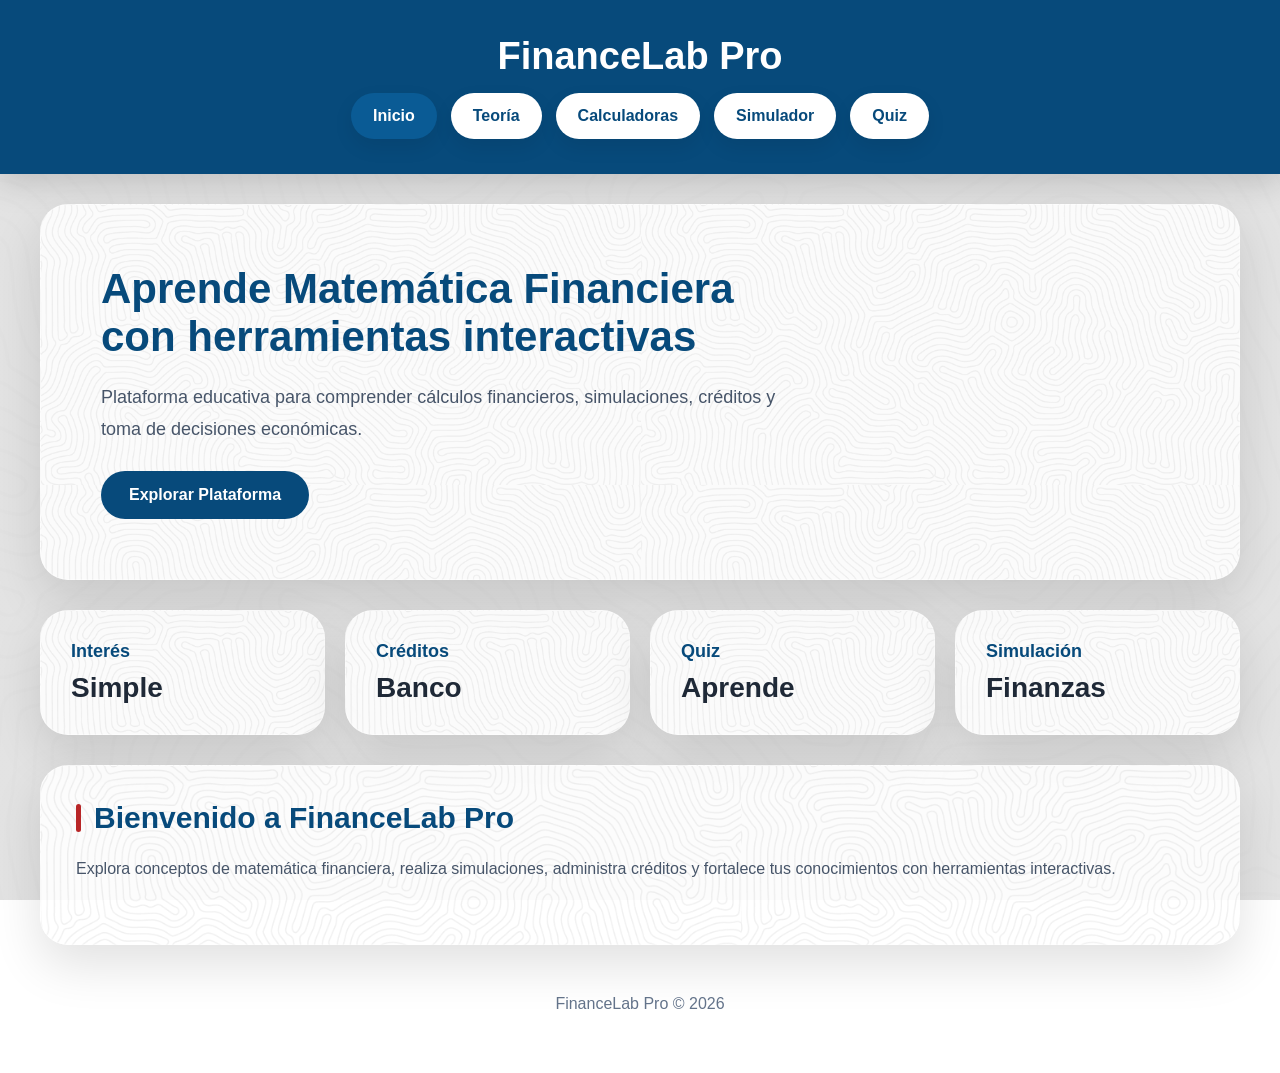
==== commit 4c533d3b: "GC: cambio de interfaz principal y teoria de pagos" ====
--- a/index.html
+++ b/index.html
@@ -1,151 +1,108 @@
-<!DOCTYPE html>
+<!doctype html>
 <html lang="es">
-<head>
-    <meta charset="UTF-8">
-    <meta name="viewport" content="width=device-width, initial-scale=1.0">
+  <head>
+    <meta charset="UTF-8" />
+    <meta name="viewport" content="width=device-width, initial-scale=1.0" />
     <title>FinanceLab Pro</title>
 
-    <link rel="stylesheet" href="css/animations.css">
-    <link rel="stylesheet" href="css/style.css">
-    <link rel="stylesheet" href="css/responsive.css">
+    <link rel="stylesheet" href="css/animations.css" />
+    <link rel="stylesheet" href="css/style.css" />
+    <link rel="stylesheet" href="css/responsive.css" />
 
-    <link rel="stylesheet"
-          href="https://cdnjs.cloudflare.com/ajax/libs/font-awesome/6.5.2/css/all.min.css">
-</head>
+    <link
+      rel="stylesheet"
+      href="https://cdnjs.cloudflare.com/ajax/libs/font-awesome/6.5.2/css/all.min.css"
+    />
+  </head>
 
-<body>
-
-<div class="dashboard">
-
-    <!-- NAVBAR -->
-    <header class="navbar">
-
+  <body>
+    <div class="dashboard">
+      <!-- NAVBAR -->
+      <header class="navbar">
         <div class="nav-logo">
-            <i class="fa-solid fa-chart-line"></i>
-            <span>FinanceLab-Matemática 1</span>
+          <span>FinanceLab Pro</span>
         </div>
 
-        <button class="menu-btn">
-            <i class="fa-solid fa-bars"></i>
-        </button>
+        <button class="menu-btn"></button>
 
         <nav class="nav-menu">
+          <a class="nav-link active" href="index.html"> Inicio </a>
 
-            <a class="nav-link active" href="index.html">
-                <i class="fa-solid fa-house"></i>
-                Inicio
-            </a>
+          <a class="nav-link" href="Paginas/teoria.html"> Teoría </a>
 
-            <a class="nav-link" href="Paginas/teoria.html">
-                <i class="fa-solid fa-book"></i>
-                Teoría
-            </a>
+          <a class="nav-link" href="Paginas/calculadoras.html">
+            Calculadoras
+          </a>
 
-            <a class="nav-link" href="Paginas/calculadoras.html">
-                <i class="fa-solid fa-calculator"></i>
-                Calculadoras
-            </a>
+          <a class="nav-link" href="Paginas/simulador.html"> Simulador </a>
 
-            <a class="nav-link" href="Paginas/simulador.html">
-                <i class="fa-solid fa-chart-pie"></i>
-                Simulador
-            </a>
-
-            <a class="nav-link" href="Paginas/quiz.html">
-                <i class="fa-solid fa-clipboard-question"></i>
-                Quiz
-            </a>
-
+          <a class="nav-link" href="Paginas/quiz.html"> Quiz </a>
         </nav>
 
         <div class="nav-right">
-            <div class="avatar">US</div>
+          <div class="avatar">US</div>
         </div>
+      </header>
 
-    </header>
-
-    <!-- MAIN -->
-    <main class="main">
-
+      <main class="main">
         <!-- HERO -->
         <section class="hero">
+          <div class="hero-content">
+            <h2>Aprende Matemática Financiera con herramientas interactivas</h2>
 
-            <div>
+            <p>
+              Plataforma educativa para comprender cálculos financieros,
+              simulaciones, créditos y toma de decisiones económicas.
+            </p>
 
-                <h2>
-                    Aprende Matemática Financiera
-                    con herramientas interactivas
-                </h2>
-
-                <p>
-                    Plataforma educativa para comprender
-                    cálculos financieros, simulaciones y
-                    decisiones económicas.
-                </p>
-
-                <a href="Paginas/calculadoras.html"
-                   class="hero-btn">
-                    Explorar Plataforma
-                </a>
-
-            </div>
-
+            <a href="Paginas/calculadoras.html" class="hero-btn">
+              Explorar Plataforma
+            </a>
+          </div>
         </section>
 
         <!-- MÉTRICAS -->
 
         <section class="metrics">
+          <div class="metric-card">
+            <h4>Interés</h4>
+            <p>Simple</p>
+          </div>
 
-            <div class="metric-card">
-                <h4>Interés</h4>
-                <p>Simple</p>
-            </div>
+          <div class="metric-card">
+            <h4>Créditos</h4>
+            <p>Banco</p>
+          </div>
 
-            <div class="metric-card">
-                <h4>Créditos</h4>
-                <p>Banco</p>
-            </div>
+          <div class="metric-card">
+            <h4>Quiz</h4>
+            <p>Aprende</p>
+          </div>
 
-            <div class="metric-card">
-                <h4>Quiz</h4>
-                <p>Aprende</p>
-            </div>
-
-            <div class="metric-card">
-                <h4>Simulación</h4>
-                <p>Finanzas</p>
-            </div>
-
+          <div class="metric-card">
+            <h4>Simulación</h4>
+            <p>Finanzas</p>
+          </div>
         </section>
 
         <!-- BIENVENIDA -->
 
         <section class="panel">
+          <h3>Bienvenido a FinanceLab Pro</h3>
 
-            <h3>Bienvenido a FinanceLab Pro</h3>
-
-            <p class="panel-description">
-                Explora conceptos de matemática financiera,
-                realiza simulaciones, administra créditos
-                y evalúa tus conocimientos mediante
-                herramientas interactivas.
-            </p>
-
+          <p class="panel-description">
+            Explora conceptos de matemática financiera, realiza simulaciones,
+            administra créditos y fortalece tus conocimientos con herramientas
+            interactivas.
+          </p>
         </section>
 
-        <!-- FOOTER -->
+        <footer class="footer">
+          <p>FinanceLab Pro © 2026</p>
+        </footer>
+      </main>
+    </div>
 
-        <footer class="footer">
-            <p>FinanceLab Pro © 2026</p>
-        </footer>
-
-    </main>
-
-</div>
-
-<!-- SCRIPTS -->
-
-<script src="js/navegacion.js"></script>
-
-</body>
-</html>+    <script src="js/navegacion.js"></script>
+  </body>
+</html>
--- a/css/style.css
+++ b/css/style.css
@@ -1,3 +1,7 @@
+/* =========================
+RESET
+========================= */
+
 * {
   margin: 0;
   padding: 0;
@@ -8,10 +12,7 @@
   font-family: Arial, sans-serif;
 
   background:
-    linear-gradient(
-      rgba(223,223,223,.88),
-      rgba(223,223,223,.88)
-    ),
+    linear-gradient(rgba(223, 223, 223, 0.88), rgba(223, 223, 223, 0.88)),
     url("../img/fondoBG.png");
 
   background-size: cover;
@@ -20,251 +21,232 @@
   background-attachment: fixed;
 
   min-height: 100vh;
-
   color: #1f2937;
 }
 
 .dashboard {
+  min-height: 100vh;
+}
+
+/* =========================
+NAVBAR
+========================= */
+
+.navbar {
+  width: 100%;
+
+  background: #074a7b;
+
+  padding: 35px 20px;
+
   display: flex;
   flex-direction: column;
-  width: 100%;
-}
-
-/* SIDEBAR */
-
-.logo {
-  display: flex;
+
   align-items: center;
-  gap: 12px;
-  font-size: 22px;
-  font-weight: 600;
-  margin-bottom: 45px;
-}
-
-.logo i {
-  color: #7ed957;
-}
-
-/* MAIN */
-
-.main {
-  width: 100%;
-  padding: 30px;
-}
-/* TOPBAR */
-
-.topbar {
-  display: flex;
-  justify-content: space-between;
+  justify-content: center;
+
+  gap: 15px;
+
+  box-shadow: 0 10px 30px rgba(0, 0, 0, 0.15);
+
+  margin-bottom: 30px;
+}
+
+.nav-logo {
+  display: flex;
+  flex-direction: column;
   align-items: center;
-  margin-bottom: 25px;
-}
-
-.topbar-left {
-  display: flex;
-  align-items: center;
-  gap: 18px;
+}
+
+.nav-logo i {
+  font-size: 60px;
+  color: #f4c542;
+}
+
+.nav-logo span {
+  color: white;
+  font-size: 38px;
+  font-weight: 700;
 }
 
 .menu-btn {
   display: none;
 }
 
-.topbar h1 {
-  font-size: 30px;
-}
-
-.topbar p {
-  color: #9aa7bd;
-}
-
-.profile {
-  display: flex;
-  align-items: center;
+.nav-menu {
+  display: flex;
+  flex-wrap: wrap;
+  justify-content: center;
   gap: 14px;
 }
 
-.profile button {
-  width: 42px;
-  height: 42px;
-  border: none;
-  border-radius: 12px;
-  background: #121b2e;
+.nav-link {
+  background: white;
+
+  color: #074a7b;
+
+  padding: 14px 22px;
+
+  border-radius: 50px;
+
+  text-decoration: none;
+
+  font-weight: 700;
+
+  transition: 0.25s;
+
+  box-shadow: 0 8px 20px rgba(0, 0, 0, 0.08);
+}
+
+.nav-link:hover,
+.nav-link.active {
+  background: #0a5b95;
   color: white;
 }
 
-.avatar {
-  width: 45px;
-  height: 45px;
-  background: #7ed957;
-  color: #081019;
-  border-radius: 50%;
-  display: flex;
-  justify-content: center;
-  align-items: center;
-  font-weight: bold;
-}
-
-/* HERO */
+.nav-right {
+  display: none;
+}
+
+/* =========================
+MAIN
+========================= */
+
+.main {
+  width: 95%;
+  max-width: 1200px;
+  margin: auto;
+  padding-bottom: 40px;
+}
+
+/* =========================
+HERO
+========================= */
 
 .hero {
-  background:
-    url("../img/fondosection.webp"),
-    rgba(255,255,255,.85);
+  padding: 60px;
+
+  border-radius: 28px;
+
+  background: url("../img/fondoBG.png"), rgba(255, 255, 255, 0.82);
 
   background-size: 300px, auto;
   background-repeat: repeat, no-repeat;
 
   backdrop-filter: blur(10px);
 
-  border-radius: 28px;
-
-  padding: 40px;
-
-  margin-bottom: 25px;
-
-  box-shadow: 0 20px 50px rgba(0,0,0,.12);
-
-  border: 1px solid rgba(255,255,255,.4);
+  box-shadow: 0 20px 50px rgba(0, 0, 0, 0.12);
+
+  border: 1px solid rgba(255, 255, 255, 0.4);
+
+  margin-bottom: 30px;
 }
 
 .hero h2 {
   color: #074a7b;
   font-size: 42px;
+  margin-bottom: 20px;
   max-width: 700px;
-  margin-bottom: 15px;
 }
 
 .hero p {
   color: #475569;
   line-height: 1.8;
   max-width: 700px;
-  margin-bottom: 25px;
-}
-
-.hero button {
-  border: none;
-  padding: 14px 24px;
-  border-radius: 14px;
-  background: #7ed957;
-  font-weight: 600;
-  cursor: pointer;
-}
-button,
+  font-size: 18px;
+}
+
 .hero-btn {
-  border: none;
+  display: inline-block;
+
+  margin-top: 25px;
+
+  text-decoration: none;
 
   background: #074a7b;
 
   color: white;
 
-  padding: 14px 22px;
+  padding: 15px 28px;
 
   border-radius: 50px;
 
   font-weight: 700;
 
-  cursor: pointer;
-
-  transition: .25s;
-}
-
-button:hover,
+  transition: 0.25s;
+}
+
 .hero-btn:hover {
-  transform: translateY(-2px);
-
-  box-shadow: 0 10px 20px rgba(0,0,0,.15);
-}
-/* METRICS */
+  transform: translateY(-3px);
+  box-shadow: 0 10px 20px rgba(0, 0, 0, 0.15);
+}
+
+/* =========================
+METRICS
+========================= */
 
 .metrics {
   display: grid;
-  grid-template-columns: repeat(4, minmax(220px, 1fr));
-  gap: 24px;
-  margin: 35px 0;
-  align-items: stretch;
+
+  grid-template-columns: repeat(auto-fit, minmax(220px, 1fr));
+
+  gap: 20px;
+
+  margin: 30px 0;
 }
 
 .metric-card {
-  background: #121b2e;
-  border: 1px solid #1f2a44;
+  background: white;
+
   border-radius: 24px;
-  padding: 28px;
-  min-height: 145px;
-
-  display: flex;
-  flex-direction: column;
-  justify-content: space-between;
-
-  transition: 0.35s ease;
+
+  padding: 30px;
+
+  box-shadow: 0 10px 30px rgba(0, 0, 0, 0.08);
+
+  transition: 0.25s;
+}
+
+.metric-card:hover {
+  transform: translateY(-5px);
 }
 
 .metric-card h4 {
-  font-size: 16px;
-  font-weight: 500;
-  color: #9aa7bd;
-  margin-bottom: 16px;
+  color: #074a7b;
+  font-size: 18px;
+  margin-bottom: 10px;
 }
 
 .metric-card p {
-  font-size: 34px;
+  font-size: 28px;
   font-weight: 700;
-  letter-spacing: 0.5px;
-}
-
-/* PANELS */
-
-/* PANELS */
-
-.panels {
-  display: grid;
-  grid-template-columns: repeat(2, minmax(320px, 1fr));
-  gap: 28px;
-  margin: 35px 0;
-  align-items: stretch;
-}
+}
+
+/* =========================
+PANEL
+========================= */
 
 .panel {
-  background:
-    url("../img/fondosection.webp"),
-    rgba(255,255,255,.85);
+  padding: 35px;
+
+  border-radius: 28px;
+
+  background: url("../img/fondoBG.png"), rgba(255, 255, 255, 0.82);
 
   background-size: 300px, auto;
   background-repeat: repeat, no-repeat;
 
-  backdrop-filter: blur(10px);
-
-  border-radius: 28px;
-
-  box-shadow: 0 20px 50px rgba(0,0,0,.12);
-
-  border: 1px solid rgba(255,255,255,.4);
-
-  color: #1f2937;
-}
-/* PANEL SIZES */
-
-.panels .panel:nth-child(1) {
-  min-height: 300px;
-}
-
-.panels .panel:nth-child(2) {
-  min-height: 300px;
-}
-
-/* TUTOR IA FULL WIDTH */
-
-.panels .panel:nth-child(3) {
-  grid-column: 1 / -1;
-  min-height: 360px;
-}
-/* LIGHT MODE */
+  box-shadow: 0 20px 50px rgba(0, 0, 0, 0.12);
+
+  border: 1px solid rgba(255, 255, 255, 0.4);
+}
+
 .panel h3 {
   color: #074a7b;
 
   font-size: 30px;
 
-  margin-bottom: 25px;
+  margin-bottom: 20px;
 
   position: relative;
 
@@ -288,85 +270,140 @@
 
   border-radius: 20px;
 }
-input,
-select {
-  background: #d9dee5;
-
-  border: none;
-
-  border-radius: 14px;
-
-  padding: 15px;
-
-  color: #1f2937;
-
-  font-size: 14px;
-}
-
-input:focus,
-select:focus {
-  outline: none;
+
+.panel-description {
+  margin-top: 15px;
+  margin-bottom: 25px;
+
+  line-height: 1.8;
+
+  color: #475569;
+}
+
+/* =========================
+FOOTER
+========================= */
+
+.footer {
+  margin-top: 30px;
+  text-align: center;
+  color: #64748b;
+  padding: 20px;
+}
+
+.hero,
+.metric-card,
+.panel {
+  background: url("../img/fondoBG.png"), rgba(255, 255, 255, 0.85);
+
+  background-size: 600px;
+
+  background-repeat: repeat;
+
+  border-radius: 28px;
+
+  box-shadow: 0 20px 50px rgba(0, 0, 0, 0.12);
+
+  border: 1px solid rgba(255, 255, 255, 0.4);
+}
+
+.metric-card:hover {
+  transform: translateY(-5px);
+
+  box-shadow: 0 25px 60px rgba(0, 0, 0, 0.15);
+
+  transition: 0.3s;
+}
+.card-design {
+  background:
+    linear-gradient(rgba(255, 255, 255, 0.9), rgba(255, 255, 255, 0.9)),
+    url("../img/fondoBG.png");
+
+  background-size: auto, 320px;
+
+  background-repeat: no-repeat, repeat;
+
+  border-radius: 28px;
+
+  backdrop-filter: blur(10px);
+
+  border: 1px solid rgba(255, 255, 255, 0.4);
+
+  box-shadow: 0 20px 50px rgba(0, 0, 0, 0.12);
+}
+.subnav {
+  width: 95%;
+  max-width: 1200px;
+
+  margin: 20px auto;
+
+  padding: 15px 20px;
+
+  display: flex;
+  justify-content: center;
+  gap: 15px;
+
+  flex-wrap: wrap;
+
+  border-radius: 24px;
+
+  background: url("../img/fondoBG.png"), rgba(255, 255, 255, 0.88);
+
+  background-size: 700px;
+
+  background-repeat: repeat;
+
+  box-shadow: 0 10px 30px rgba(0, 0, 0, 0.08);
+}
+
+.subnav-item {
+  display: flex;
+  align-items: center;
+  gap: 10px;
+
+  padding: 14px 24px;
+
+  border-radius: 50px;
+
+  text-decoration: none;
 
   background: white;
 
-  box-shadow: 0 0 0 4px rgba(46,111,242,.12);
-}
-body.light-mode {
-  background: #f3f6fb;
-  color: #1c2638;
-}
-
-body.light-mode .hero,
-body.light-mode .metric-card,
-body.light-mode .panel,
-body.light-mode .profile button {
-  background: white;
-  border-color: #dce4f2;
-}
-
-body.light-mode .topbar p,
-body.light-mode .metric-card h4 {
-  color: #64748b;
-}
-
-.hero-btn {
-  display: inline-flex;
-  align-items: center;
-  justify-content: center;
-  padding: 14px 24px;
-  border-radius: 14px;
-  background: #7ed957;
-  color: #081019;
-  font-weight: 600;
-  text-decoration: none;
-  transition: 0.3s;
-  cursor: pointer;
-}
-.quiz-panel {
-  margin-top: 20px;
-  margin-bottom: 60px;
-}
-
-.footer {
-  margin-top: 20px;
-  padding: 25px 10px;
-  color: #7b879c;
-  font-size: 14px;
-}
-
-/* CALCULADORA FINANCIERA */
-
-.calculator-panel {
-  gap: 24px;
-}
-
-.calc-form {
-  display: flex;
-  flex-direction: column;
-  gap: 18px;
-  margin-top: 20px;
-}
-
+  color: #074a7b;
+
+  font-weight: 700;
+
+  transition: 0.25s;
+}
+
+.subnav-item:hover {
+  background: #074a7b;
+  color: white;
+
+  transform: translateY(-2px);
+}
+
+.subnav-item.active {
+  background: #074a7b;
+  color: white;
+}
+.panel {
+  padding: 35px;
+
+  border-radius: 28px;
+
+  background: url("../img/fondoBG.png"), rgba(255, 255, 255, 0.88);
+
+  background-size: 700px;
+
+  background-repeat: repeat;
+
+  box-shadow: 0 20px 50px rgba(0, 0, 0, 0.12);
+
+  border: 1px solid rgba(255, 255, 255, 0.4);
+
+  margin-bottom: 30px;
+}
 .input-group {
   display: flex;
   flex-direction: column;
@@ -374,781 +411,605 @@
 }
 
 .input-group label {
-  font-size: 14px;
-  color: #9aa7bd;
-}
-
-.input-group input {
-  background: #0f172a;
-  border: 1px solid #263247;
-  border-radius: 14px;
-  padding: 14px;
+  font-weight: 600;
+  color: #074a7b;
+}
+input:not([type="radio"]) {
+  width: 100%;
+  padding: 18px 16px;
+  border: none;
+  border-radius: 18px;
+  background: #dfe5ec;
+  font-size: 18px;
+  margin-top: 5px;
+  transition: 0.25s;
+}
+
+input:focus {
+  outline: none;
+
+  background: white;
+
+  box-shadow: 0 0 0 4px rgba(46, 111, 242, 0.12);
+}
+button {
+  border: none;
+
+  background: #074a7b;
+
   color: white;
-  font-size: 15px;
-  outline: none;
-  transition: 0.3s;
-}
-
-.input-group input:focus {
-  border-color: #7ed957;
-}
-
-#calc-simple {
+  margin-top: 10px;
+
+  padding: 15px 24px;
+
+  border-radius: 50px;
+
+  font-weight: 700;
+
+  cursor: pointer;
+
+  transition: 0.25s;
+
+  width: fit-content;
+}
+
+button:hover {
+  transform: translateY(-2px);
+
+  box-shadow: 0 10px 20px rgba(0, 0, 0, 0.15);
+}
+.result-box {
+  margin-top: 40px;
+
+  padding: 28px;
+
+  max-width: 500px;
+
+  border-radius: 24px;
+
+  background: white;
+
+  box-shadow: 0 10px 30px rgba(0, 0, 0, 0.08);
+}
+
+.result-box h4 {
+  color: #074a7b;
+  margin-bottom: 20px;
+}
+.result-box p {
+  margin-bottom: 18px;
+  line-height: 1.8;
+}
+
+.result-box span {
+  font-weight: 700;
+  color: #074a7b;
+}
+.result-box p:last-child {
+  margin-bottom: 0;
+}
+
+/* =========================
+FORMULARIO
+========================= */
+
+.calc-form {
+  display: flex;
+  flex-direction: column;
+
+  gap: 22px;
+
+  margin-top: 30px;
+  margin-bottom: 35px;
+
+  max-width: 100%;
+}
+
+/* CADA CAMPO */
+
+.input-group {
+  display: flex;
+  flex-direction: column;
+
+  gap: 10px;
+
+  margin-bottom: 5px;
+}
+
+.input-group label {
+  font-size: 16px;
+
+  font-weight: 700;
+
+  color: #074a7b;
+
+  margin-bottom: 5px;
+}
+
+/* =========================
+TABLA CLIENTES
+========================= */
+
+.clients-table {
+  width: 100%;
+
+  border-collapse: separate;
+
+  border-spacing: 0;
+
+  margin-top: 30px;
+
+  overflow: hidden;
+
+  border-radius: 24px;
+
+  background: white;
+
+  box-shadow: 0 10px 30px rgba(0, 0, 0, 0.08);
+}
+
+/* CABECERA */
+
+.clients-table thead {
+  background: #074a7b;
+}
+
+.clients-table th {
+  color: white;
+
+  padding: 22px 16px;
+
+  font-size: 16px;
+
+  font-weight: 700;
+
+  text-align: center;
+}
+
+/* ESQUINAS */
+
+.clients-table th:first-child {
+  border-top-left-radius: 24px;
+}
+
+.clients-table th:last-child {
+  border-top-right-radius: 24px;
+}
+
+/* FILAS */
+
+.clients-table td {
+  padding: 22px 16px;
+
+  text-align: center;
+
+  border-bottom: 1px solid #e5e7eb;
+
+  font-size: 16px;
+}
+
+.clients-table tbody tr:hover {
+  background: #f8fafc;
+}
+
+/* BOTONES TABLA */
+
+.table-btn {
   border: none;
-  padding: 15px;
-  border-radius: 14px;
-  background: #7ed957;
-  color: #081019;
+
+  background: #074a7b;
+
+  color: white;
+
+  padding: 12px 22px;
+
+  border-radius: 50px;
+
+  font-weight: 700;
+
+  cursor: pointer;
+
+  transition: 0.25s;
+
+  margin: 0 5px;
+}
+
+.table-btn:hover {
+  transform: translateY(-2px);
+
+  box-shadow: 0 8px 20px rgba(0, 0, 0, 0.15);
+}
+
+.delete-btn {
+  background: #b82627;
+}
+
+/* ==========================
+CREDITOS
+========================== */
+
+.credit-search {
+  display: flex;
+  gap: 15px;
+  align-items: center;
+  margin-bottom: 25px;
+  flex-wrap: wrap;
+}
+
+.credit-client-card {
+  background: rgba(255, 255, 255, 0.85);
+
+  padding: 30px;
+
+  border-radius: 28px;
+
+  box-shadow: 0 10px 30px rgba(0, 0, 0, 0.08);
+
+  max-width: 600px;
+
+  margin-bottom: 25px;
+}
+
+.credit-client-card h4 {
+  color: #074a7b;
+
+  font-size: 34px;
+
+  margin-bottom: 20px;
+}
+
+.credit-client-card p {
+  margin-bottom: 15px;
+
+  font-size: 24px;
+}
+
+.credit-buttons {
+  display: flex;
+
+  gap: 15px;
+
+  flex-wrap: wrap;
+}
+
+.credit-result {
+  margin-top: 25px;
+
+  max-width: 520px;
+
+  background: #cfead5;
+
+  border-left: 8px solid #16a34a;
+
+  border-radius: 28px;
+
+  padding: 28px;
+
+  color: #166534;
+
+  font-size: 24px;
+}
+
+.credit-result p {
+  margin-bottom: 18px;
+
   font-weight: 600;
+}
+
+.credit-result hr {
+  margin: 18px 0;
+
+  border: none;
+
+  border-top: 1px solid rgba(0, 0, 0, 0.15);
+}
+
+#credit-status {
+  font-size: 32px;
+
+  font-weight: 800;
+}
+
+/* ==========================
+RADIO CREDITOS
+========================== */
+
+.credit-radio-group {
+  display: flex;
+
+  gap: 20px;
+
+  flex-wrap: wrap;
+}
+
+.radio-card {
+  display: flex;
+
+  align-items: center;
+
+  gap: 10px;
+
+  padding: 16px 24px;
+
+  background: white;
+
+  border-radius: 24px;
+
+  box-shadow: 0 10px 25px rgba(0, 0, 0, 0.08);
+
   cursor: pointer;
-  transition: 0.3s;
-}
-
-#calc-simple:hover {
-  transform: translateY(-2px);
-}
-
-.result-box {
-  margin-top: 20px;
-  padding: 20px;
-  border-radius: 18px;
-  background: #0f172a;
-  border: 1px solid #263247;
-}
-
-.result-box h4 {
-  margin-bottom: 15px;
-}
-
-.result-box p {
-  margin-bottom: 10px;
-  color: #c9d3e5;
-}
-
-/* =========================
-COMPOUND INTEREST
-========================= */
-
-.compound-panel {
-  gap: 24px;
-}
-
-.compound-panel h3 {
-  margin-bottom: 10px;
-}
-
-/* INPUTS */
-
-.compound-panel .calc-form {
-  display: flex;
-  flex-direction: column;
-  gap: 18px;
-  margin-top: 10px;
-}
-
-.compound-panel .input-group {
-  display: flex;
-  flex-direction: column;
-  gap: 8px;
-}
-
-.compound-panel label {
-  font-size: 14px;
-  color: #9aa7bd;
-  font-weight: 500;
-}
-
-.compound-panel input {
-  background: #0f172a;
-  border: 1px solid #263247;
-  border-radius: 14px;
-  padding: 14px;
+
+  transition:
+    background 0.3s,
+    box-shadow 0.3s,
+    border-color 0.3s;
+
+  border: 2px solid transparent;
+}
+
+.radio-card:hover {
+  box-shadow: 0 12px 30px rgba(0, 0, 0, 0.12);
+}
+
+.radio-card input {
+  width: auto;
+
+  margin: 0;
+}
+/* ==========================
+CREDITOS RESPONSIVE
+========================== */
+
+@media (max-width: 768px) {
+  .credit-search {
+    flex-direction: column;
+    align-items: stretch;
+  }
+
+  .credit-search button {
+    width: 100%;
+  }
+
+  .credit-buttons {
+    flex-direction: column;
+  }
+
+  .credit-buttons button {
+    width: 100%;
+  }
+
+  .credit-client-card {
+    max-width: 100%;
+  }
+
+  .credit-result {
+    max-width: 100%;
+    font-size: 18px;
+  }
+
+  #credit-status {
+    font-size: 24px;
+  }
+
+  .credit-radio-group {
+    flex-direction: column;
+  }
+
+  .radio-card {
+    width: 100%;
+    justify-content: flex-start;
+  }
+
+  .table-credit-container {
+    overflow-x: auto;
+  }
+
+  .table-credit-container table {
+    min-width: 700px;
+  }
+}
+
+.radio-card:has(input:checked) {
+  border: 2px solid #074a7b;
+
+  background: #eef6ff;
+
+  box-shadow: 0 10px 25px rgba(7, 74, 123, 0.15);
+}
+
+/* ==========================
+QUIZ SCORE
+========================== */
+
+.quiz-score-box {
+  display: flex;
+
+  align-items: center;
+
+  gap: 20px;
+
+  padding: 25px;
+
+  margin-bottom: 25px;
+
+  background: linear-gradient(135deg, #074a7b, #0a5f9c);
+
   color: white;
-  font-size: 15px;
-  outline: none;
-  transition: 0.3s;
-}
-
-.compound-panel input:focus {
-  border-color: #7ed957;
-  box-shadow: 0 0 0 3px rgba(126, 217, 87, 0.08);
-}
-
-/* BOTON */
-
-#calc-compound {
-  border: none;
-  outline: none;
-  box-shadow: none;
-
-  padding: 15px;
-  border-radius: 14px;
-  background: #7ed957;
-  color: #081019;
-  font-weight: 600;
-  font-size: 15px;
-  cursor: pointer;
-  transition: 0.3s;
-}
-
-#calc-compound:hover {
-  transform: translateY(-2px);
-  box-shadow: 0 8px 20px rgba(126, 217, 87, 0.15);
-}
-
-#calc-compound:focus,
-#calc-compound:active {
-  outline: none;
-  border: none;
-  box-shadow: none;
-}
-
-/* RESULTADOS */
-
-.compound-panel .result-box {
-  margin-top: 20px;
-  padding: 20px;
-  border-radius: 18px;
-  background: #0f172a;
-  border: 1px solid #263247;
-}
-
-.compound-panel .result-box h4 {
-  margin-bottom: 15px;
-  font-size: 16px;
-}
-
-.compound-panel .result-box {
-  margin-top: 24px;
-  padding: 24px;
-  border-radius: 18px;
-  background: #0f172a;
-  border: 1px solid #263247;
-}
-
-.compound-panel .result-box h4 {
-  margin-bottom: 22px;
+
+  border-radius: 28px;
+
+  box-shadow: 0 10px 25px rgba(0, 0, 0, 0.12);
+}
+
+.score-icon {
+  width: 80px;
+
+  height: 80px;
+
+  display: flex;
+
+  align-items: center;
+
+  justify-content: center;
+
+  border-radius: 50%;
+
+  background: rgba(255, 255, 255, 0.18);
+
+  font-size: 36px;
+}
+
+.score-info h4 {
+  margin: 0;
+
+  opacity: 0.9;
+
   font-size: 18px;
 }
 
-.compound-panel .result-box p {
-  display: flex;
-  justify-content: space-between;
-  align-items: center;
-
-  padding: 12px 0;
-  margin: 0;
-
-  font-size: 16px;
-  color: #c9d3e5;
-
-  border-bottom: 1px solid rgba(255, 255, 255, 0.05);
-}
-
-.compound-panel .result-box p:last-child {
-  border-bottom: none;
-}
-
-.compound-panel .result-box span {
-  font-weight: 700;
-  font-size: 18px;
-  color: #7ed957;
-}
-.compound-panel .result-box span {
-  font-weight: 700;
-  color: #7ed957;
-}
-
-/* =========================
-CHARTS
-========================= */
-
-.chart-box {
-  margin-top: 24px;
-  padding: 20px;
-  background: #0f172a;
-  border: 1px solid #263247;
-  border-radius: 20px;
-}
-
-.chart-box h4 {
-  margin-bottom: 18px;
-  font-size: 16px;
-}
-
-.chart-box canvas {
-  width: 100% !important;
-  max-height: 280px;
-}
-
-/* DESCRIPCION PANEL */
-
-.panel-description {
+.score-info h2 {
   margin-top: 8px;
-  margin-bottom: 22px;
-  color: #9aa7bd;
-  font-size: 14px;
-  line-height: 1.6;
-  max-width: 520px;
-}
-
-/* =========================
-FUTURE SIMULATOR
-========================= */
-
-.future-panel {
-  gap: 24px;
-}
-
-.future-panel h3 {
-  margin-bottom: 10px;
-}
-
-/* FORM */
-
-.future-panel .calc-form {
-  display: flex;
-  flex-direction: column;
-  gap: 18px;
-  margin-top: 10px;
-}
-
-.future-panel .input-group {
-  display: flex;
-  flex-direction: column;
-  gap: 8px;
-}
-
-.future-panel label {
-  font-size: 14px;
-  color: #9aa7bd;
-  font-weight: 500;
-}
-
-.future-panel input {
-  background: #0f172a;
-  border: 1px solid #263247;
-  border-radius: 14px;
-  padding: 14px;
-  color: white;
-  font-size: 15px;
-  outline: none;
-  transition: 0.3s;
-}
-
-.future-panel input:focus {
-  border-color: #7ed957;
-  box-shadow: 0 0 0 3px rgba(126, 217, 87, 0.08);
-}
-
-/* BOTON */
-
-#calc-future {
-  border: none;
-  outline: none;
-  box-shadow: none;
-
-  padding: 15px;
-  border-radius: 14px;
-  background: #7ed957;
-  color: #081019;
-  font-weight: 600;
-  font-size: 15px;
-  cursor: pointer;
-  transition: 0.3s;
-}
-
-#calc-future:hover {
-  transform: translateY(-2px);
-  box-shadow: 0 8px 20px rgba(126, 217, 87, 0.15);
-}
-
-/* RESULTADOS */
-
-.future-panel .result-box {
-  margin-top: 24px;
-  padding: 24px;
-  border-radius: 18px;
-  background: #0f172a;
-  border: 1px solid #263247;
-}
-
-.future-panel .result-box h4 {
-  margin-bottom: 22px;
-  font-size: 18px;
-}
-
-.future-panel .result-box p {
-  display: flex;
-  justify-content: space-between;
-  align-items: center;
-
-  padding: 12px 0;
-  margin: 0;
-
-  font-size: 16px;
-  color: #c9d3e5;
-
-  border-bottom: 1px solid rgba(255, 255, 255, 0.05);
-}
-
-.future-panel .result-box p:last-child {
-  border-bottom: none;
-}
-
-.future-panel .result-box span {
-  font-weight: 700;
-  font-size: 18px;
-  color: #7ed957;
-}
-
-/* =========================
-TUTOR IA
-========================= */
-
-.tutor-panel {
-  gap: 20px;
-}
-
-.tutor-form {
-  display: flex;
-  flex-direction: column;
-  gap: 16px;
-  margin-top: 15px;
-}
-
-#ask-tutor {
-  border: none;
-  padding: 15px;
-  border-radius: 14px;
-  background: #7ed957;
-  color: #081019;
-  font-weight: 600;
-  cursor: pointer;
-  transition: 0.3s;
-}
-
-#ask-tutor:hover {
-  transform: translateY(-2px);
-}
-
-.tutor-response {
-  margin-top: 20px;
-}
-
-/* =========================
-QUIZ
-========================= */
-
-.quiz-panel {
-  gap: 20px;
-}
-
-.quiz-score-box {
-  margin-top: 15px;
-  padding: 18px;
-  border-radius: 18px;
-  background: #0f172a;
-  border: 1px solid #263247;
-}
-
-.quiz-score-box h4 {
-  font-size: 14px;
-  color: #9aa7bd;
-  margin-bottom: 8px;
-}
-
-.quiz-score-box p {
-  font-size: 28px;
-  font-weight: 700;
-  color: #7ed957;
-}
-
-/* PREGUNTA */
-
-.quiz-container {
-  margin-top: 20px;
-  display: flex;
-  flex-direction: column;
-  gap: 18px;
-}
-
-#quiz-question {
-  font-size: 18px;
-  line-height: 1.5;
-  color: #e7ecf7;
-}
-
-/* OPCIONES */
-
-.quiz-options {
-  display: grid;
-  grid-template-columns: 1fr 1fr;
-  gap: 14px;
-}
-
-.quiz-option {
-  padding: 14px;
-  border-radius: 14px;
-  border: 1px solid #263247;
-  background: #0f172a;
-  color: #c9d3e5;
-  cursor: pointer;
-  transition: 0.3s;
-  text-align: left;
-  font-size: 14px;
-}
-
-.quiz-option:hover {
-  border-color: #7ed957;
-  transform: translateY(-2px);
-}
-
-/* FEEDBACK */
-
-.quiz-feedback {
-  margin-top: 10px;
-}
-
-/* BOTON NEXT */
-
-#next-question {
-  border: none;
-  padding: 15px;
-  border-radius: 14px;
-  background: #7ed957;
-  color: #081019;
-  font-weight: 600;
-  cursor: pointer;
-  transition: 0.3s;
-}
-
-#next-question:hover {
-  transform: translateY(-2px);
-}
-
-/* DISABLED OPTIONS */
-
-.quiz-option:disabled {
-  opacity: 0.5;
-  cursor: not-allowed;
-  transform: none;
-}
-
-.theory-grid {
-  display: grid;
-  grid-template-columns: repeat(2, 1fr);
-  gap: 20px;
-  margin-top: 25px;
-}
-
-.theory-card {
-  background: #121b2e;
-  border: 1px solid #1f2a44;
-  border-radius: 20px;
-  padding: 22px;
-  transition: 0.3s;
-}
-
-.theory-card:hover {
-  transform: translateY(-4px);
-}
-
-.theory-card h4 {
-  margin-bottom: 10px;
-}
-
-.theory-card p {
-  color: #9aa7bd;
-  line-height: 1.6;
-  margin-bottom: 12px;
-}
-
-.theory-card small {
-  color: #7ed957;
-  font-weight: 600;
-}
-.theory-header {
-  margin-bottom: 30px;
-}
-
-.theory-header h3 {
-  font-size: 30px;
-  margin-bottom: 10px;
-}
-
-.theory-header p {
-  color: #9aa7bd;
-  max-width: 700px;
-  line-height: 1.7;
-}
-
-.theory-grid {
-  display: grid;
-  grid-template-columns: repeat(2, 1fr);
-  gap: 24px;
-}
-
-.theory-card {
-  background: #121b2e;
-  border: 1px solid #1f2a44;
-  border-radius: 24px;
-  padding: 26px;
-  transition: 0.35s;
-}
-
-.theory-card:hover {
-  transform: translateY(-6px);
-  border-color: #7ed957;
-  box-shadow: 0 10px 30px rgba(126, 217, 87, 0.12);
-}
-
-.theory-icon {
-  width: 58px;
-  height: 58px;
-  border-radius: 16px;
-  background: #182235;
-  display: flex;
-  align-items: center;
-  justify-content: center;
-  margin-bottom: 18px;
-  font-size: 22px;
-  color: #7ed957;
-}
-
-.theory-card h4 {
-  margin-bottom: 12px;
-  font-size: 20px;
-}
-
-.theory-card p {
-  color: #9aa7bd;
-  line-height: 1.7;
-  margin-bottom: 18px;
-}
-
-.formula {
-  display: inline-block;
-  padding: 10px 16px;
-  border-radius: 12px;
-  background: #0f172a;
-  border: 1px solid #1f2a44;
-  color: #7ed957;
-  font-weight: 600;
-}
-
-/* THEORY */
-
-.theory-header {
-  margin-bottom: 25px;
-}
-
-.theory-header p {
-  color: #9aa7bd;
-  line-height: 1.7;
-}
-
-.theory-grid {
-  display: grid;
-  grid-template-columns: repeat(2, 1fr);
-  gap: 24px;
-  margin-top: 25px;
-}
-
-.theory-card {
-  background: #121b2e;
-  border: 1px solid #1f2a44;
-  border-radius: 24px;
-  padding: 24px;
-  transition: 0.35s;
-}
-
-.theory-card:hover {
-  transform: translateY(-5px);
-  border-color: #7ed957;
-}
-
-.theory-icon {
-  width: 56px;
-  height: 56px;
-  background: #182235;
-  border-radius: 14px;
-  display: flex;
-  justify-content: center;
-  align-items: center;
-  font-size: 22px;
-  color: #7ed957;
-  margin-bottom: 16px;
-}
-
-.theory-card p {
-  color: #9aa7bd;
-  line-height: 1.6;
-  margin: 12px 0;
-}
-
-.formula {
-  display: inline-block;
-  padding: 10px 14px;
-  border-radius: 12px;
-  background: #0f172a;
-  border: 1px solid #1f2a44;
-  color: #7ed957;
-  font-weight: 600;
-}
-
-.theory-btn {
-  margin-top: 18px;
-  padding: 10px 18px;
-  border: none;
-  border-radius: 12px;
-  background: #7ed957;
-  cursor: pointer;
-  font-weight: 600;
-}
-
-.demo-box {
-  display: none;
-  margin-top: 15px;
-  padding: 15px;
-  border-radius: 14px;
-  background: #0f172a;
-  border: 1px solid #1f2a44;
-  line-height: 1.7;
-  color: #9aa7bd;
-}
-
-
-/* ===== NAVBAR ARRIBA STICKY ===== */
-
-.dashboard {
-  width: 100%;
-}
-
-.navbar {
-  width: 100%;
-
-  background: #074a7b;
-
-  padding: 35px 20px;
-
-  display: flex;
-  flex-direction: column;
-
-  align-items: center;
-  justify-content: center;
-
-  gap: 15px;
-
-  box-shadow: 0 10px 30px rgba(0,0,0,.15);
-
-  margin-bottom: 30px;
-}
-
-.nav-logo {
-  display: flex;
-  flex-direction: column;
-  align-items: center;
-}
-
-.nav-logo i {
-  font-size: 60px;
-  color: #f4c542;
-}
-
-.nav-logo span {
-  color: white;
-  font-size: 38px;
-  font-weight: 700;
-}
-
-.nav-menu {
-  display: flex;
-  flex-wrap: wrap;
-  justify-content: center;
-  gap: 14px;
-}
-
-
-.nav-link {
-  background: white;
-
-  color: #074a7b;
-
-  padding: 14px 22px;
-
-  border-radius: 50px;
-
-  text-decoration: none;
-
-  font-weight: 700;
-
-  transition: .25s;
-
-  box-shadow: 0 8px 20px rgba(0,0,0,.08);
-}
-
-.nav-link:hover {
-  background: #0a5b95;
-  color: white;
-}
-
-.nav-link.active {
-  background: #0a5b95;
-  color: white;
-}
-.nav-right{
-  display:none;
-}
-
-.main {
-  width: 100%;
-  padding: 30px 40px;
-}
-
-/* OCULTAR SIDEBAR VIEJA */
-
-.sidebar {
-  display: none;
-}
-/* OCULTAR LUNA */
-
-#theme-toggle{
-  display:none;
-}
-.subnav{
-    display:flex;
-    gap:12px;
-    padding:15px 40px;
-    background:#101827;
-    border-bottom:1px solid #1f2a44;
-    flex-wrap:wrap;
-}
-
-.subnav-item{
-    display:flex;
-    align-items:center;
-    gap:8px;
-
-    padding:12px 18px;
+
+  font-size: 42px;
+
+  font-weight: 800;
+}
+.calculators-subnav{
+    margin-bottom: 25px;
+}
+
+.calculators-subnav button{
+    border: none;
+}
+
+
+/* ==========================
+FUTURO FINANCIERO
+========================== */
+
+.future-panel{
+
+    transition:
+        transform .3s ease,
+        box-shadow .3s ease;
+}
+
+.future-panel:hover{
+
+    transform: translateY(-6px);
+
+    box-shadow:
+        0 20px 40px rgba(0,0,0,.12);
+}
+
+/* ==========================
+TEORIA
+========================== */
+
+.theory-grid{
+
+    display:grid;
+
+    grid-template-columns:
+        repeat(auto-fit, minmax(300px,1fr));
+
+    gap:25px;
+
+    margin-top:30px;
+}
+
+.theory-card{
+
+    background:white;
+
+    border-radius:28px;
+
+    padding:25px;
+
+    box-shadow:
+        0 10px 25px rgba(0,0,0,.08);
+
+    transition:.3s;
+
+    border:1px solid rgba(7,74,123,.08);
+}
+
+.theory-card:hover{
+
+    transform:translateY(-6px);
+
+    box-shadow:
+        0 20px 35px rgba(0,0,0,.12);
+}
+
+.theory-card h4{
+
+    color:#074a7b;
+
+    font-size:26px;
+
+    margin-bottom:10px;
+}
+
+.theory-card p{
+
+    color:#555;
+
+    line-height:1.6;
+}
+
+.formula{
+
+    margin:18px 0;
+
+    padding:15px;
+
+    background:#f4f8fc;
+
+    border-left:5px solid #074a7b;
+
     border-radius:14px;
 
-    text-decoration:none;
-    color:#9aa7bd;
-
-    background:#121b2e;
-    border:1px solid #1f2a44;
+    font-weight:700;
+
+    font-size:20px;
+}
+
+.theory-btn{
+
+    background:#074a7b;
+
+    color:white;
+
+    border:none;
+
+    padding:14px 24px;
+
+    border-radius:999px;
+
+    cursor:pointer;
+
+    font-weight:700;
 
     transition:.3s;
 }
 
-.subnav-item:hover{
-    background:#182235;
-    color:white;
-}
-
-.subnav-item.active{
-    background:#7ed957;
-    color:#111827;
-    font-weight:bold;
+.theory-btn:hover{
+
+    transform:translateY(-2px);
+
+    background:#0b5d99;
+}
+
+.demo-box{
+
+    margin-top:18px;
+
+    padding:15px;
+
+    background:#eef7ff;
+
+    border-radius:18px;
+
+    display:none;
 }
--- a/css/responsive.css
+++ b/css/responsive.css
@@ -1,13 +1,14 @@
-/* TABLET */
-
-@media (max-width: 1100px) {
-  .sidebar {
-    width: 90px;
-  }
-
-  .logo span,
-  .sidebar a span {
-    display: none;
+/* =========================
+TABLETS
+========================= */
+
+@media (max-width: 1024px) {
+  .main {
+    width: 95%;
+  }
+
+  .hero h2 {
+    font-size: 38px;
   }
 
   .metrics {
@@ -15,63 +16,348 @@
   }
 }
 
-/* MOBILE */
+/* =========================
+MOVILES
+========================= */
 
 @media (max-width: 768px) {
+  /* NAVBAR */
+
+  .navbar {
+    padding: 25px 15px;
+  }
+
+  .nav-logo span {
+    font-size: 26px;
+    text-align: center;
+  }
+
+  .nav-logo i {
+    font-size: 42px;
+  }
+
+  .nav-menu {
+    flex-direction: column;
+    width: 100%;
+    gap: 10px;
+  }
+
+  .nav-link {
+    width: 100%;
+    text-align: center;
+  }
+
+  /* MAIN */
+
   .main {
-    padding: 20px;
-  }
-
-  .hero h2 {
-    font-size: 28px;
-  }
+    width: 95%;
+    padding: 0;
+  }
+
+  /* HERO */
+
+  .hero {
+    padding: 30px 25px;
+  }
+
+  .hero h2 {
+    font-size: 32px;
+    line-height: 1.2;
+  }
+
+  .hero p {
+    font-size: 16px;
+  }
+
+  /* METRICAS */
 
   .metrics {
     grid-template-columns: 1fr;
   }
 
-  .panels {
-    grid-template-columns: 1fr;
-  }
-
-  /* BOTON HAMBURGUESA */
-
-  .menu-btn {
+  /* SUBMENU */
+
+  .subnav {
+    width: 95%;
+
+    justify-content: center;
+
+    padding: 15px;
+
+    gap: 10px;
+  }
+
+  .subnav-item {
+    width: 100%;
+
+    justify-content: center;
+  }
+
+  /* PANELES */
+
+  .panel {
+    padding: 25px;
+  }
+
+  .panel h3 {
+    font-size: 28px;
+  }
+
+  /* FORMULARIOS */
+
+  .calc-form {
+    max-width: 100%;
+  }
+
+  .input-group {
+    width: 100%;
+  }
+
+  input,
+  select {
+    width: 100%;
+  }
+
+  button {
+    width: 100%;
+  }
+
+  .result-box {
+    max-width: 100%;
+  }
+
+  /* GRAFICO */
+
+  .chart-box {
+    overflow-x: auto;
+  }
+}
+
+/* =========================
+MOVILES PEQUEÑOS
+========================= */
+
+@media (max-width: 480px) {
+  .hero h2 {
+    font-size: 26px;
+  }
+
+  .panel h3 {
+    font-size: 24px;
+  }
+
+  .nav-logo span {
+    font-size: 22px;
+  }
+}
+
+/* =========================
+TABLET
+========================= */
+
+@media (max-width: 1024px) {
+  .metrics {
+    grid-template-columns: repeat(2, 1fr);
+  }
+
+  .hero h2 {
+    font-size: 36px;
+  }
+
+  .clients-table {
+    font-size: 14px;
+  }
+}
+
+/* =========================
+MOVILES
+========================= */
+
+@media (max-width: 768px) {
+  /* NAVBAR */
+
+  .navbar {
+    padding: 25px 15px;
+  }
+
+  .nav-logo span {
+    font-size: 26px;
+    text-align: center;
+  }
+
+  .nav-logo i {
+    font-size: 42px;
+  }
+
+  .nav-menu {
+    flex-direction: column;
+    width: 100%;
+    gap: 10px;
+  }
+
+  .nav-link {
+    width: 100%;
+    text-align: center;
+  }
+
+  /* MAIN */
+
+  .main {
+    width: 95%;
+  }
+
+  /* HERO */
+
+  .hero {
+    padding: 30px 25px;
+  }
+
+  .hero h2 {
+    font-size: 30px;
+  }
+
+  .hero p {
+    font-size: 16px;
+  }
+
+  /* SUBMENU */
+
+  .subnav {
+    width: 95%;
+    padding: 15px;
+    gap: 10px;
+  }
+
+  .subnav-item {
+    width: 100%;
+    justify-content: center;
+  }
+
+  /* PANELES */
+
+  .panel {
+    padding: 25px;
+  }
+
+  .panel h3 {
+    font-size: 26px;
+  }
+
+  /* FORMULARIOS */
+
+  .calc-form {
+    gap: 15px;
+  }
+
+  input,
+  select {
+    width: 100%;
+    font-size: 16px;
+  }
+
+  button {
+    width: 100%;
+  }
+
+  .customer-actions {
     display: flex;
-    justify-content: center;
-    align-items: center;
-    width: 42px;
-    height: 42px;
-    border: none;
-    border-radius: 12px;
-    background: #121b2e;
-    color: white;
+    flex-direction: column;
+    gap: 12px;
+  }
+
+  /* TABLA */
+
+  .clients-table {
+    display: block;
+    overflow-x: auto;
+    white-space: nowrap;
+  }
+
+  .clients-table th,
+  .clients-table td {
+    padding: 14px 12px;
+    font-size: 14px;
+  }
+
+  .table-btn {
+    padding: 10px 16px;
+    font-size: 13px;
+  }
+}
+
+/* =========================
+MOVILES PEQUEÑOS
+========================= */
+
+@media (max-width: 480px) {
+  .hero h2 {
+    font-size: 24px;
+  }
+
+  .panel h3 {
+    font-size: 22px;
+  }
+
+  .nav-logo span {
     font-size: 20px;
-    cursor: pointer;
-  }
-
-  /* MENU OCULTO */
-
-  .nav-menu {
-    display: none;
-    position: absolute;
-    top: 80px;
-    left: 0;
-    width: 100%;
-    background: #101827;
-    border-top: 1px solid #1f2a44;
-    flex-direction: column;
-    padding: 20px;
-    gap: 10px;
-  }
-
-  /* MENU ABIERTO */
-
-  .nav-menu.active {
-    display: flex;
-  }
-
-  .navbar {
-    padding: 16px 20px;
-  }
-}
+  }
+
+  .clients-table th,
+  .clients-table td {
+    font-size: 13px;
+  }
+
+  .table-btn {
+    width: 100%;
+    margin: 5px 0;
+  }
+}
+
+@media (max-width: 768px) {
+  .credit-search {
+    flex-direction: column;
+  }
+
+  .credit-buttons {
+    flex-direction: column;
+  }
+
+  .credit-client-card {
+    max-width: 100%;
+  }
+
+  .credit-result {
+    max-width: 100%;
+    font-size: 18px;
+  }
+
+  #credit-status {
+    font-size: 24px;
+  }
+}
+
+@media (max-width: 768px) {
+  .quiz-score-box {
+    flex-direction: column;
+
+    text-align: center;
+  }
+
+  .score-info h2 {
+    font-size: 32px;
+  }
+}
+
+@media (max-width:768px){
+
+    .theory-grid{
+
+        grid-template-columns:1fr;
+    }
+
+    .theory-card{
+
+        padding:20px;
+    }
+
+}
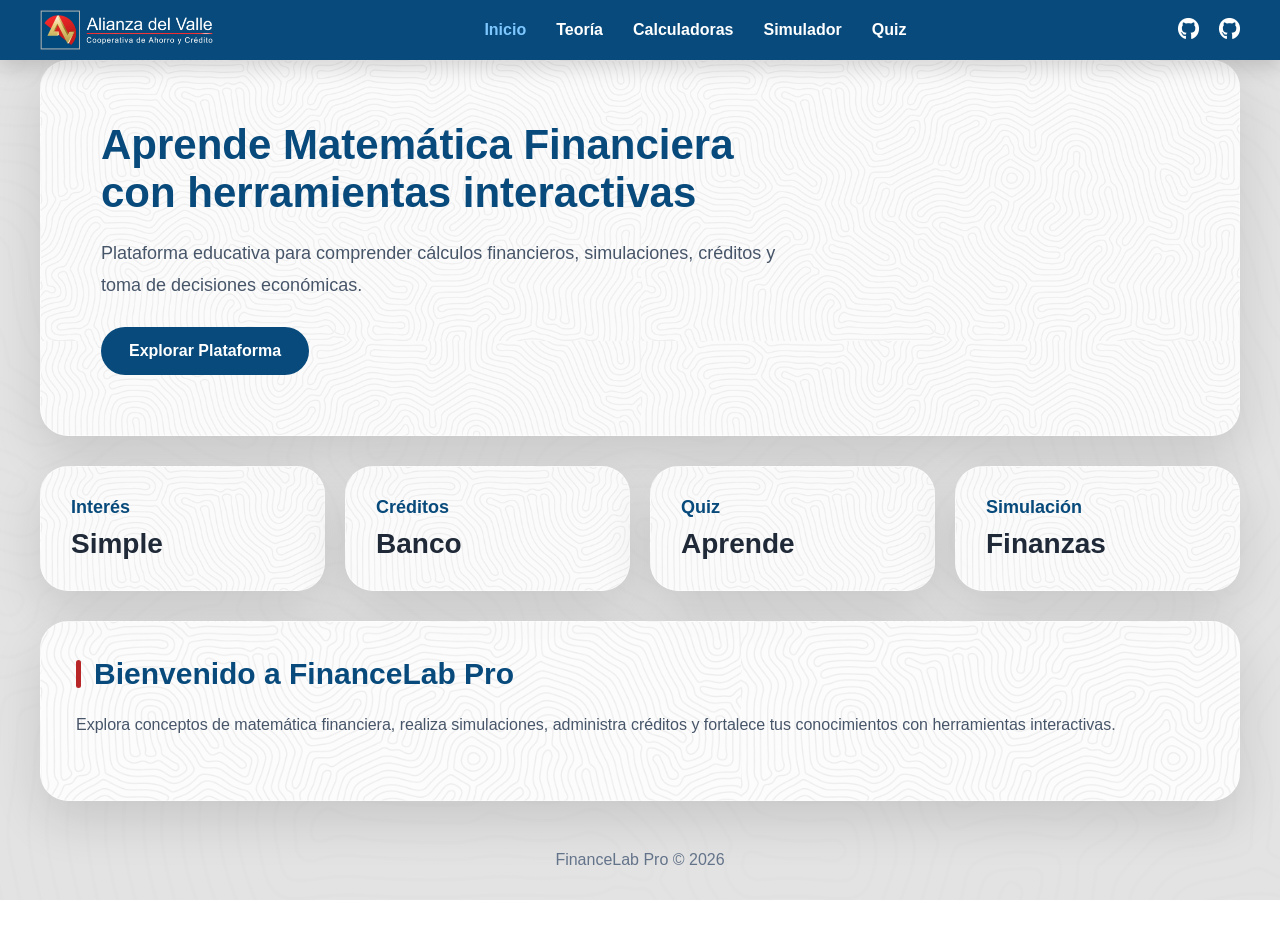
==== commit 215e369f: "UI: rediseñar navbar con topbar, menu hamburguesa y diseño responsive" ====
--- a/index.html
+++ b/index.html
@@ -17,30 +17,28 @@
 
   <body>
     <div class="dashboard">
+      
       <!-- NAVBAR -->
       <header class="navbar">
         <div class="nav-logo">
-          <span>FinanceLab Pro</span>
+          <img src="img/logotipo-adv.webp" alt="Logo" />
         </div>
 
-        <button class="menu-btn"></button>
+        <button class="menu-btn">
+          <i class="fa-solid fa-bars"></i>
+        </button>
 
         <nav class="nav-menu">
-          <a class="nav-link active" href="index.html"> Inicio </a>
-
-          <a class="nav-link" href="Paginas/teoria.html"> Teoría </a>
-
-          <a class="nav-link" href="Paginas/calculadoras.html">
-            Calculadoras
-          </a>
-
-          <a class="nav-link" href="Paginas/simulador.html"> Simulador </a>
-
-          <a class="nav-link" href="Paginas/quiz.html"> Quiz </a>
+          <a class="nav-link active" href="index.html">Inicio</a>
+          <a class="nav-link" href="Paginas/teoria.html">Teoría</a>
+          <a class="nav-link" href="Paginas/calculadoras.html">Calculadoras</a>
+          <a class="nav-link" href="Paginas/clientes.html">Simulador</a>
+          <a class="nav-link" href="Paginas/quiz.html">Quiz</a>
         </nav>
 
-        <div class="nav-right">
-          <div class="avatar">US</div>
+        <div class="nav-icons">
+          <a href="https://github.com/GaloRamiro"><i class="fa-brands fa-github"></i></a>
+          <a href="https://github.com/EvelynBorja20"><i class="fa-brands fa-github"></i></a>
         </div>
       </header>
 
--- a/css/style.css
+++ b/css/style.css
@@ -33,40 +33,41 @@
 ========================= */
 
 .navbar {
-  width: 100%;
-
-  background: #074a7b;
-
-  padding: 35px 20px;
-
-  display: flex;
-  flex-direction: column;
-
-  align-items: center;
-  justify-content: center;
-
-  gap: 15px;
-
-  box-shadow: 0 10px 30px rgba(0, 0, 0, 0.15);
-
-  margin-bottom: 30px;
+    width: 100%;
+    background: #074a7b;
+
+    display: flex;
+    justify-content: space-between;
+    align-items: center;
+
+    padding: 10px 40px;
+
+    position: sticky;
+
+    top: 0;
+
+    z-index: 1000;
+
+    box-shadow: 0 8px 20px rgba(0,0,0,0.15);
 }
 
 .nav-logo {
-  display: flex;
-  flex-direction: column;
-  align-items: center;
-}
-
-.nav-logo i {
-  font-size: 60px;
-  color: #f4c542;
+    display: flex;
+    align-items: center;
+    gap: 20px;
+}
+
+
+.nav-logo img {
+    height: 40px;
+    width: auto;
+    object-fit: contain;
 }
 
 .nav-logo span {
-  color: white;
-  font-size: 38px;
-  font-weight: 700;
+    color: white;
+    font-size: 42px;
+    font-weight: 700;
 }
 
 .menu-btn {
@@ -75,37 +76,41 @@
 
 .nav-menu {
   display: flex;
-  flex-wrap: wrap;
-  justify-content: center;
-  gap: 14px;
+  gap: 30px;
 }
 
 .nav-link {
-  background: white;
-
-  color: #074a7b;
-
-  padding: 14px 22px;
-
-  border-radius: 50px;
-
+  background: transparent;
+  color: white;
   text-decoration: none;
-
   font-weight: 700;
-
-  transition: 0.25s;
-
-  box-shadow: 0 8px 20px rgba(0, 0, 0, 0.08);
+  padding: 10px 0;
+  border-radius: 0;
+  box-shadow: none;
 }
 
 .nav-link:hover,
 .nav-link.active {
-  background: #0a5b95;
-  color: white;
+  color: #7ec8ff;
 }
 
 .nav-right {
   display: none;
+}
+.nav-icons {
+    display: flex;
+    gap: 20px;
+}
+
+.nav-icons a {
+    color: white;
+    font-size: 22px;
+    transition: 0.3s;
+}
+
+.nav-icons a:hover {
+    color: #7ec8ff;
+    transform: scale(1.1);
 }
 
 /* =========================
@@ -874,142 +879,259 @@
 
   font-weight: 800;
 }
-.calculators-subnav{
-    margin-bottom: 25px;
-}
-
-.calculators-subnav button{
-    border: none;
-}
-
+.calculators-subnav {
+  margin-bottom: 25px;
+}
+
+.calculators-subnav button {
+  border: none;
+}
 
 /* ==========================
 FUTURO FINANCIERO
 ========================== */
 
-.future-panel{
-
-    transition:
-        transform .3s ease,
-        box-shadow .3s ease;
-}
-
-.future-panel:hover{
-
-    transform: translateY(-6px);
-
-    box-shadow:
-        0 20px 40px rgba(0,0,0,.12);
+.future-panel {
+  transition:
+    transform 0.3s ease,
+    box-shadow 0.3s ease;
+}
+
+.future-panel:hover {
+  transform: translateY(-6px);
+
+  box-shadow: 0 20px 40px rgba(0, 0, 0, 0.12);
 }
 
 /* ==========================
 TEORIA
 ========================== */
 
-.theory-grid{
-
-    display:grid;
-
-    grid-template-columns:
-        repeat(auto-fit, minmax(300px,1fr));
-
-    gap:25px;
-
-    margin-top:30px;
-}
-
-.theory-card{
-
-    background:white;
-
-    border-radius:28px;
-
-    padding:25px;
-
-    box-shadow:
-        0 10px 25px rgba(0,0,0,.08);
-
-    transition:.3s;
-
-    border:1px solid rgba(7,74,123,.08);
-}
-
-.theory-card:hover{
-
-    transform:translateY(-6px);
-
-    box-shadow:
-        0 20px 35px rgba(0,0,0,.12);
-}
-
-.theory-card h4{
-
-    color:#074a7b;
-
-    font-size:26px;
-
-    margin-bottom:10px;
-}
-
-.theory-card p{
-
-    color:#555;
-
-    line-height:1.6;
-}
-
-.formula{
-
-    margin:18px 0;
-
-    padding:15px;
-
-    background:#f4f8fc;
-
-    border-left:5px solid #074a7b;
-
-    border-radius:14px;
-
-    font-weight:700;
-
-    font-size:20px;
-}
-
-.theory-btn{
-
-    background:#074a7b;
-
-    color:white;
-
-    border:none;
-
-    padding:14px 24px;
-
-    border-radius:999px;
-
-    cursor:pointer;
-
-    font-weight:700;
-
-    transition:.3s;
-}
-
-.theory-btn:hover{
-
-    transform:translateY(-2px);
-
-    background:#0b5d99;
-}
-
-.demo-box{
-
-    margin-top:18px;
-
-    padding:15px;
-
-    background:#eef7ff;
-
-    border-radius:18px;
-
-    display:none;
-}+.theory-grid {
+  display: grid;
+
+  grid-template-columns: repeat(auto-fit, minmax(300px, 1fr));
+
+  gap: 25px;
+
+  margin-top: 30px;
+}
+
+.theory-card {
+  background: white;
+
+  border-radius: 28px;
+
+  padding: 25px;
+
+  box-shadow: 0 10px 25px rgba(0, 0, 0, 0.08);
+
+  transition: 0.3s;
+
+  border: 1px solid rgba(7, 74, 123, 0.08);
+}
+
+.theory-card:hover {
+  transform: translateY(-6px);
+
+  box-shadow: 0 20px 35px rgba(0, 0, 0, 0.12);
+}
+
+.theory-card h4 {
+  color: #074a7b;
+
+  font-size: 26px;
+
+  margin-bottom: 10px;
+}
+
+.theory-card p {
+  color: #555;
+
+  line-height: 1.6;
+}
+
+.formula {
+  margin: 18px 0;
+
+  padding: 15px;
+
+  background: #f4f8fc;
+
+  border-left: 5px solid #074a7b;
+
+  border-radius: 14px;
+
+  font-weight: 700;
+
+  font-size: 20px;
+}
+
+.theory-btn {
+  background: #074a7b;
+
+  color: white;
+
+  border: none;
+
+  padding: 14px 24px;
+
+  border-radius: 999px;
+
+  cursor: pointer;
+
+  font-weight: 700;
+
+  transition: 0.3s;
+}
+
+.theory-btn:hover {
+  transform: translateY(-2px);
+
+  background: #0b5d99;
+}
+
+.demo-box {
+  margin-top: 18px;
+
+  padding: 15px;
+
+  background: #eef7ff;
+
+  border-radius: 18px;
+
+  display: none;
+}
+
+.credit-buttons {
+  display: flex;
+  gap: 10px;
+  flex-wrap: wrap;
+  margin: 15px 0;
+}
+
+.credit-buttons button {
+  padding: 10px 15px;
+  border: none;
+  border-radius: 8px;
+  cursor: pointer;
+}
+
+.btn-pagar {
+  padding: 6px 12px;
+  border: none;
+  border-radius: 8px;
+  cursor: pointer;
+}
+
+.pagada {
+  color: green;
+  font-weight: bold;
+  font-size: 20px;
+}
+.btn-credito {
+  margin: 5px;
+  padding: 10px 15px;
+  border: none;
+  border-radius: 8px;
+  cursor: pointer;
+}
+
+.btn-credito.activo {
+  background: #2563eb;
+  color: white;
+  font-weight: bold;
+}
+
+.pagada {
+  color: green;
+  font-size: 22px;
+  font-weight: bold;
+}
+.btn-credito {
+  margin: 5px;
+  padding: 10px 15px;
+  border: none;
+  border-radius: 8px;
+  cursor: pointer;
+}
+
+.btn-credito.activo {
+  background: #2563eb;
+  color: white;
+  font-weight: bold;
+}
+
+.pagada {
+  color: green;
+  font-size: 22px;
+  font-weight: bold;
+}
+
+.payment-left {
+  flex: 1;
+  min-width: 0;
+}
+
+.credit-search {
+  display: flex;
+  align-items: center;
+  gap: 15px;
+}
+.credit-search .input-group {
+  flex: 1;
+  max-width: 350px;
+}
+
+.credit-buttons {
+  margin-top: 15px;
+  display: flex;
+  gap: 10px;
+  flex-wrap: wrap;
+}
+
+.payment-left {
+  flex: 1;
+}
+.payment-top {
+  display: flex;
+  align-items: flex-start;
+  justify-content: space-between;
+  gap: 30px;
+  margin-bottom: 30px;
+}
+
+.payment-top > * {
+  flex-shrink: 0;
+}
+
+.credit-client-card {
+  width: 320px;
+  min-width: 320px;
+
+  background: rgba(255, 255, 255, 0.92);
+
+  padding: 25px;
+
+  border-radius: 24px;
+
+  box-shadow: 0 10px 25px rgba(0, 0, 0, 0.08);
+
+  margin: 0;
+}
+
+.credit-client-card h4 {
+  color: #074a7b;
+  font-size: 2rem;
+  margin-bottom: 20px;
+}
+
+.credit-client-card p {
+  font-size: 18px;
+  margin-bottom: 12px;
+}
+
+.credit-client-card p {
+  margin-bottom: 12px;
+  font-size: 1.1rem;
+}
--- a/css/responsive.css
+++ b/css/responsive.css
@@ -361,3 +361,13 @@
     }
 
 }
+
+@media (max-width: 768px) {
+  .payment-top {
+    flex-direction: column;
+  }
+
+  .credit-client-card {
+    width: 100%;
+  }
+}
